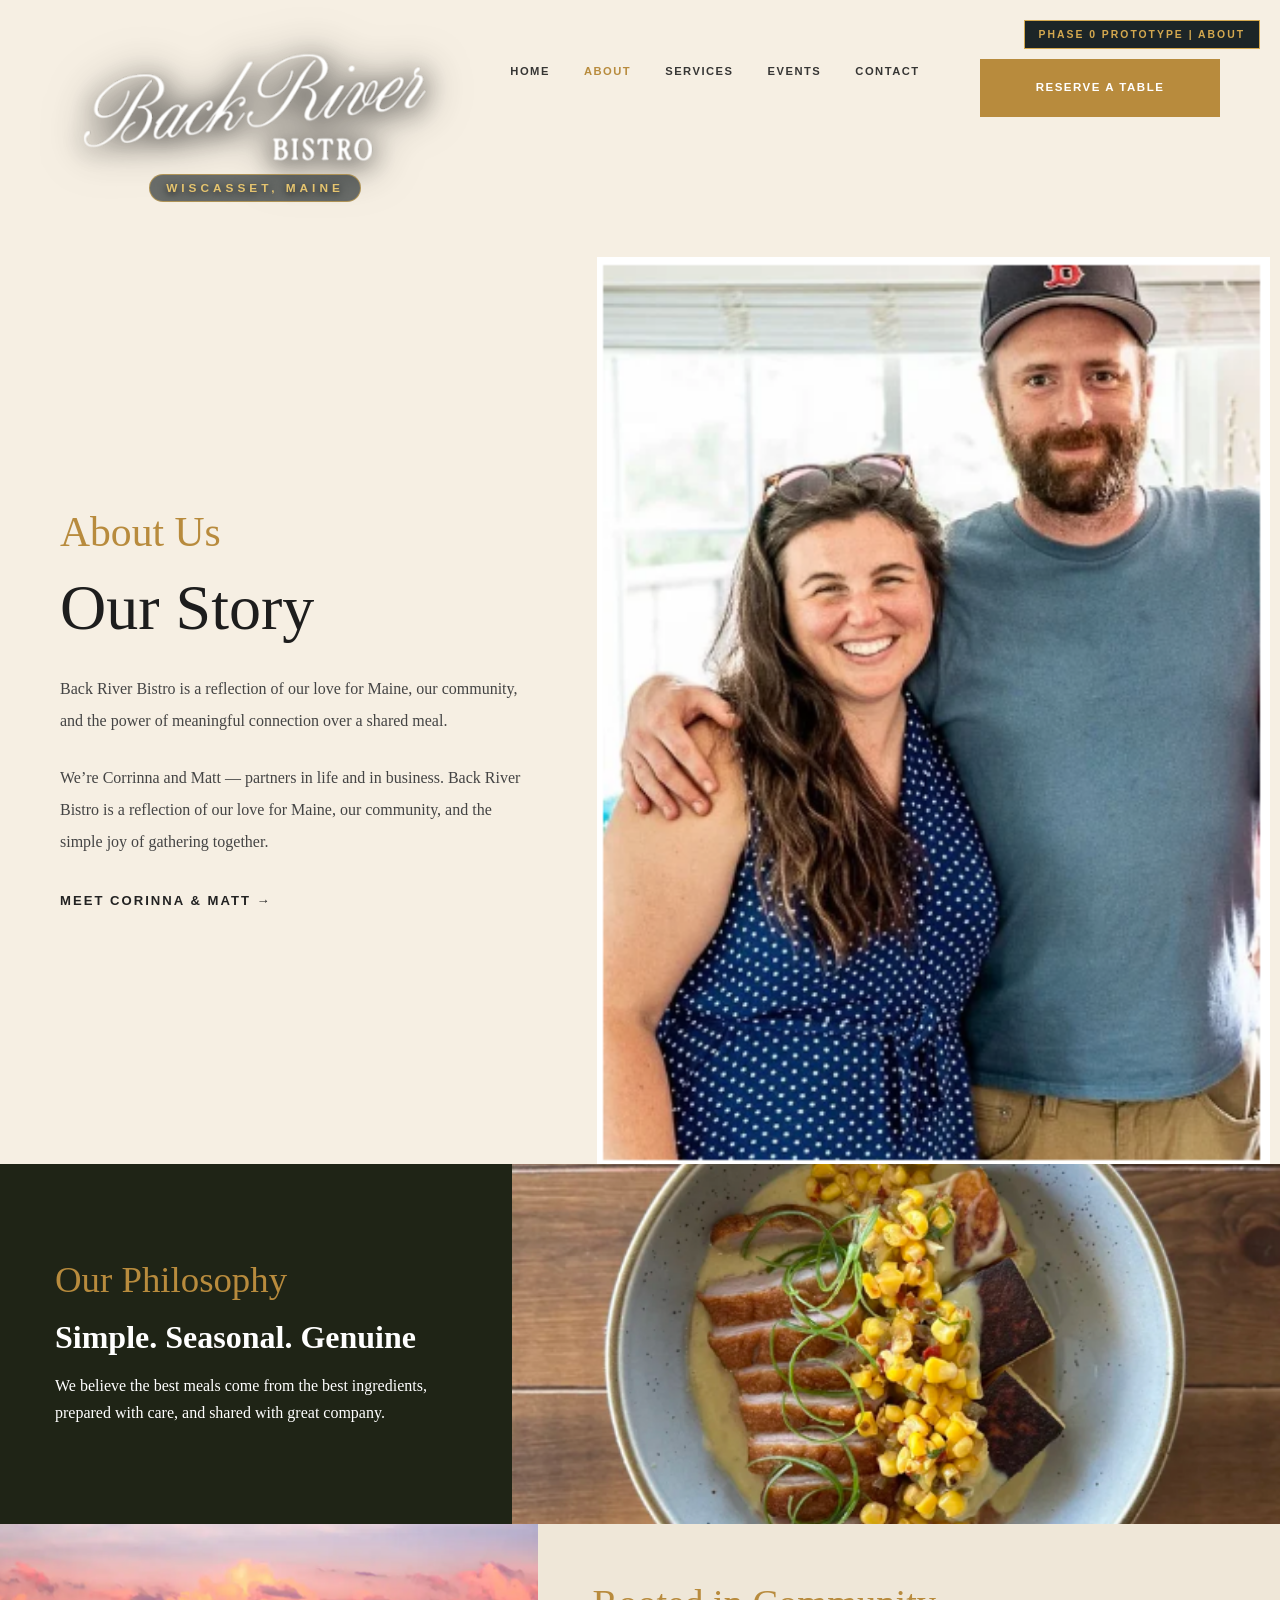
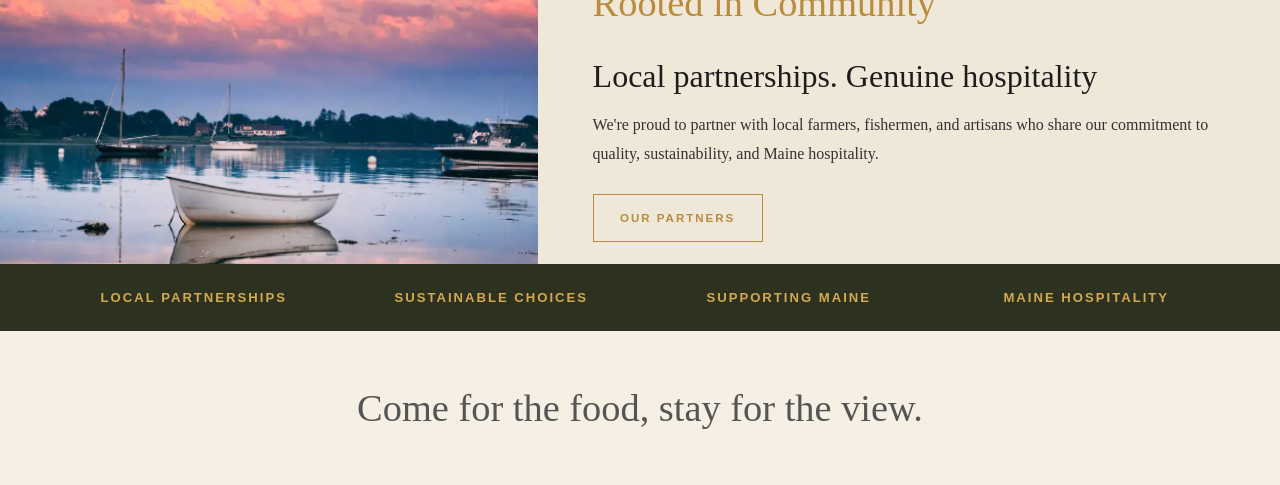
==== about.html @ 9e4d83c4 "Created About Page" ====
<!DOCTYPE html>
<html lang="en">
<head>
    <meta charset="UTF-8" />
    <meta name="viewport" content="width=device-width, initial-scale=1.0" />
    <title>About | Back River Bistro</title>
    <link rel="stylesheet" href="css/brb_style.css" />
</head>
<body>
    
    <div class="prototype-ribbon">
        Phase 0 Prototype | About
    </div>

    <header class="about-hero">
        <nav class="navbar" aria-label="Main navigation">
            <div class="logo">
                <a href="index.html">
                    <img
                        src="assets/home/brb_logo.png"
                        alt="Back River Bistro"
                        class="logo-img"
                    >
                </a>

                <span class="logo-tagline">
                    Wiscasset, Maine
                </span>
            </div>

            <ul class="nav-links">
                <li><a href="index.html">Home</a></li>
                <li><a href="about.html" class="active">About</a></li>
                <li><a href="services.html">Services</a></li>
                <li><a href="events.html">Events</a></li>
                <li><a href="contact.html">Contact</a></li>
            </ul>
            <div class="hero-buttons">
                <a href="#" class="btn-primary">Reserve a Table</a>
            </div>  
        </nav>

        <div class="about-hero-content">
            <div>
                <p class="eyebrow">About Us</p>
                <h1>Our Story</h1>

                <p>
                    Back River Bistro is a reflection of our love for Maine,
                    our community, and the power of meaningful connection
                    over a shared meal.
                </p>

                <p>
                    We’re Corrinna and Matt — partners in life and in business.
                    Back River Bistro is a reflection of our love for Maine,
                    our community, and the simple joy of gathering together.
                </p>

                <a href="#philosophy" class="text-link">
                    Meet Corinna & Matt →
                </a>
            </div>

            <div class="about-hero-image">
                <img
                    src="assets/about/corrinna-matt.png" 
                    alt="Corrinna and Matt at Back River Bistro"
                >
            </div>
        </div>
    </header>

    <main>
        <section class="about-philosophy" id="philosophy">
            <div class="philosophy-text">
                <p class="eyebrow">Our Philosophy</p>
                <h2>Simple. Seasonal. Genuine</h2>
                <p>
                    We believe the best meals come from the best ingredients,
                    prepared with care, and shared with great company.
                </p>
            </div>

            <div class="philosophy-image">
                <img
                    src="assets/about/dining.png"
                    alt="A seasonal meal at Back River Bistro"
                >
            </div>
        </section>

        <section class="about-community">
            <div class="community-image">
                <img
                    src="assets/about/maine-sunset.png"
                    alt="Maine waterfront sunset"
                >
            </div>

            <div class="community-text">
                <p class="eyebrow">Rooted in Community</p>
                <h2>Local partnerships. Genuine hospitality</h2>
                <p>
                    We're proud to partner with local farmers, fishermen,
                    and artisans who share our commitment to quality,
                    sustainability, and Maine hospitality.
                </p>

                <a href="contact.html" class="small-outline-btn">
                    Our Partners
                </a>
            </div>
        </section>

        <section class="about-values">
            <div>
                <h4>Local Partnerships</h4>
            </div>

            <div>
                <h4>
                    Sustainable Choices
                </h4>
            </div>

            <div>
                <h4>
                    Supporting Maine
                </h4>
            </div>

            <div>
                <h4>
                    Maine Hospitality
                </h4>
            </div>
        </section>

        <section class="about-closing">
            <p>Come for the food, stay for the view.</p>
        </section>
    </main>

</body>
</html>
---- css/brb_style.css ----
.prototype-ribbon {
    position: fixed;
    top: 20px;
    right: 20px;

    background: rgba(5,15,18,.9);
    color: #d4a94f;

    border: 1px solid #d4a94f;

    padding: 8px 14px;

    font-family: Arial, sans-serif;
    font-size: .65rem;
    font-weight: 700;
    letter-spacing: 2px;
    text-transform: uppercase;

    backdrop-filter: blur(8px);

    z-index: 9999;
}

/* =========================
   BACK RIVER BISTRO HOME
========================= */

html {
    scroll-behavior: smooth;
}

* {
    margin: 0;
    padding: 0;
    box-sizing: border-box;
}

body {
    font-family: Georgia, "Times New Roman", serif;
    background: #071315;
    color: #f6efe3;
}

a {
    text-decoration: none;
    color: inherit;
}

img {
    width: 100%;
    display: block;
}

/* HERO */

.hero {
    min-height: 760px;
    position: relative;
    padding: 28px 55px 80px;
    background:
        linear-gradient(
            rgba(5, 15, 18, 0.15),
            rgba(5, 15, 18, 0.68)
        ),
        url("../assets/home/home-hero.jpg") center/cover no-repeat;
    overflow: hidden;
}

.hero::after {
    content: "";
    position: absolute;
    inset: 0;
    background:
        radial-gradient(circle at center, rgba(255,255,255,0.05), transparent 40%),
        linear-gradient(to bottom, transparent 55%, #0b2022 100%);
    z-index: 1;
    pointer-events: none;
}

/* NAVBAR */

.navbar {
    width: 100%;
    max-width: 1450px;
    margin: 0 auto;
    display: grid;
    grid-template-columns: 390px 1fr auto;
    align-items: start;
    gap: 32px;
    position: relative;
    z-index: 3;
}

/* LOGO */

.logo {
    width: 390px;
    padding-top: 18px;
    display: flex;
    flex-direction: column;
    align-items: center;
}

.logo-img {
    width: 345px;
    max-width: 100%;
    filter:
        brightness(1.35)
        contrast(1.1)
        drop-shadow(0 4px 12px rgba(0,0,0,.95))
        drop-shadow(0 0 20px rgba(0,0,0,.7));
}

.logo-tagline {
    margin-top: 10px;
    padding: 6px 16px;
    background: rgba(5, 15, 18, .58);
    border: 1px solid rgba(212,169,79,.65);
    border-radius: 30px;
    backdrop-filter: blur(5px);

    font-family: Arial, sans-serif;
    font-size: .74rem;
    font-weight: 700;
    letter-spacing: 4px;
    text-transform: uppercase;
    color: #e5c46f;
    text-shadow: 0 2px 8px rgba(0,0,0,.9);
}

/* NAV LINKS */

.nav-links {
    list-style: none;
    display: flex;
    justify-content: center;
    gap: 34px;
    margin-top: 30px;

    font-family: Arial, sans-serif;
    font-size: 0.7rem;
    font-weight: 700;
    text-transform: uppercase;
    letter-spacing: 1.5px;
}

.nav-links a {
    color: #fff;
    opacity: 0.9;
    transition: color .25s ease, opacity .25s ease;
}

.nav-links a:hover,
.nav-links .active {
    color: #d4a94f;
    opacity: 1;
}

/* BUTTONS */


.btn-primary:hover {
    background: #d0a04d;
    transform: translateY(-2px);
}

/* HERO CONTENT */

.hero-content {
    position: relative;
    z-index: 3;
    text-align: center;
    max-width: 950px;
    margin: 95px auto 0;
}

.hero-content h1 {
    font-size: clamp(3.8rem, 7vw, 6.9rem);
    line-height: 0.95;
    font-weight: 400;
    color: #fffaf1;
    text-shadow: 0 5px 22px rgba(0,0,0,.7);
}

.hero-content h1 span {
    display: block;
    font-family: "Brush Script MT", cursive;
    font-size: clamp(4rem, 7.5vw, 7.4rem);
    font-weight: 400;
}

.hero-content p {
    margin-top: 22px;
    font-family: Arial, sans-serif;
    text-transform: uppercase;
    letter-spacing: 2.6px;
    font-size: 0.82rem;
    font-weight: 700;
    color: #f5efe3;
    text-shadow: 0 3px 12px rgba(0,0,0,.85);
}

.hero-buttons {
    margin-top: 24px;
    display: flex;
    justify-content: center;
    align-items: center;
    gap: 20px;
}

.hero-buttons a {
    width: 240px;
    height: 58px;
    padding: 0;

    display: flex;
    align-items: center;
    justify-content: center;

    font-family: Arial, sans-serif;
    font-size: 0.72rem;
    font-weight: 700;
    text-transform: uppercase;
    letter-spacing: 1.5px;
    line-height: 1;

    box-sizing: border-box;
}

.hero-buttons .btn-primary {
    background: #b88b3d;
    color: #fff;
    border: 1px solid #b88b3d;
}

.hero-buttons .btn.outline {
    background: rgba(5, 15, 18, .25);
    color: #fff;
    border: 1px solid rgba(255,255,255,.7);
}

.hero-buttons .btn-primary:hover,
.hero-buttons .btn.outline:hover {
    transform: translateY(-2px);
}

.hero-buttons .btn-primary:hover {
    background: #d0a04d;
    border-color: #d0a04d;
}

.hero-buttons .btn.outline:hover {
    background: rgba(255,255,255,.12);
}

.hero-buttons .btn-primary,
.hero-buttons .btn.outline {
    margin-top: 0;
    padding: 0;
}

/* SPECIAL SECTION */

.special-section {
    background: #0b2022;
    padding: 55px 70px 65px;
    position: relative;
}

.special-section h2 {
    text-align: center;
    font-family: "Brush Script MT", cursive;
    font-size: 3rem;
    font-weight: 400;
    margin-bottom: 35px;
}

.special-section h2::after {
    content: "";
    display: block;

    width: 120px;
    height: 2px;

    margin: 15px auto 0;

    background: #d4a94f;
}

.special-grid {
    display: grid;
    grid-template-columns: repeat(5, 1fr);
    gap: 34px;
    max-width: 1100px;
    margin: 0 auto;
}

.special-item {
    text-align: center;
}

.special-item img {
    aspect-ratio: 1 / 1;
    border-radius: 50%;
    object-fit: cover;

    border: 4px solid #f6efe3;
    padding: 4px;

    transition:
        transform 0.45s ease,
        border-color 0.45s ease,
        box-shadow 0.45s ease;
}

.special-item:hover img {
    transform: scale(1.08);

    border-color: #d4a94f;

    box-shadow:
        0 0 0 4px rgba(212,169,79,.15),
        0 12px 25px rgba(0,0,0,.25);
}

.special-item h3 {
    margin-top: 15px;
    font-family: "Brush Script MT", cursive;
    font-size: 1.8rem;
    font-weight: 400;
    line-height: 1;

    transition:
        color .35s ease,
        transform .35s ease;
}

.special-item:hover h3 {
    color: #d4a94f;
    transform: translateY(-3px);
}

/* EXPERIENCE CARDS */

.experience-strip {
    background: #f3eadb;
    display: grid;
    grid-template-columns: repeat(5, 1fr);
    gap: 8px;
    padding: 18px 18px 30px;
}

.experience-card {
    min-height: 230px;
    position: relative;
    overflow: hidden;
    transform: rotate(-2deg);
    transition:
        transform .35s ease,
        box-shadow .35s ease;
}

.experience-card:hover {
    transform: translateY(-8px) rotate(-2deg);

    box-shadow:
        0 15px 30px rgba(0,0,0,.25);
}

.experience-card:nth-child(even) {
    transform: rotate(2deg);
}

.experience-card:nth-child(even):hover {
    transform: translateY(-8px) rotate(2deg);
}

.experience-card img {
    height: 100%;
    object-fit: cover;
    filter: brightness(0.75);
    transition: transform 0.4s ease;
}

.experience-card:hover img {
    transform: scale(1.08);
}

.experience-card h3 {
    position: absolute;
    left: 18px;
    bottom: 20px;
    font-family: Arial, sans-serif;
    font-size: 1.1rem;
    text-transform: uppercase;
    letter-spacing: 1px;
    max-width: 160px;
}

/* BOTTOM SHOWCASE */

.bottom-showcase {
    background: #0b2022;
    padding: 65px 70px;
    display: grid;
    grid-template-columns: 1fr 1fr;
    gap: 55px;
    align-items: center;
}

.showcase-text {
    display: flex;
    align-items: center;
    gap: 35px;
}

.showcase-logo {
    width: 260px;
    flex-shrink: 0;
}

.showcase-content {
    display: flex;
    flex-direction: column;
    align-items: flex-start;
    gap: 24px;
}

.showcase-message {
    max-width: 280px;
    font-size: 1.3rem;
    line-height: 1.6;
    margin: 0;
}

.showcase-btn {
    display: flex;
    align-items: center;
    justify-content: center;

    width: 160px;
    height: 44px;

    border: 1px solid rgba(255,255,255,.4);

    font-family: Arial, sans-serif;
    font-size: .75rem;
    font-weight: 700;
    letter-spacing: 2px;
    text-transform: uppercase;

    transition: .3s;
}

.showcase-btn:hover {
    background: rgba(212,169,79,.15);
    border-color: #d4a94f;
}

.mini-gallery {
    display: grid;
    grid-template-columns: repeat(3, 1fr);
    gap: 12px;
}

.mini-gallery img {
    height: 150px;
    object-fit: cover;
    border: 1px solid rgba(212,169,79,0.35);
}

/* FEATURE FOOTER */

.feature-footer {
    background: #242818;
    padding: 48px 70px;
    display: grid;
    grid-template-columns: repeat(4, 1fr);
    gap: 35px;
    border-top: 1px solid rgba(212,169,79,0.25);
}


.feature-footer h4 {
    font-family: Arial, sans-serif;
    text-transform: uppercase;
    letter-spacing: 1.5px;
    color: #f6efe3;
    font-size: 0.85rem;
    margin-bottom: 8px;
}

.feature-footer p {
    font-size: 0.9rem;
    line-height: 1.6;
    color: rgba(246,239,227,0.75);
}

/* FOOTER */

footer {
    background: #242818;
    padding: 35px 70px;
    border-top: 1px solid rgba(212,169,79,0.2);
    color: rgba(246,239,227,0.6);
    font-size: 0.8rem;
}

/* ===================================================
   ABOUT PAGE
=================================================== */

.about-hero {
    background: #f6efe3;
    color: #222;
    padding: 35px 60px 0;
    min-height: auto;
}

/* About page nav color override */
.about-hero  .nav-links a {
    color: #222;
}

.about-hero .nav-links a:hover,
.about-hero .nav-links .active {
    color: #b88b3d;
}

/* About hero layout */
.about-hero-content {
    max-width: 1400px;
    margin: 55px auto 0;
    display: grid;
    grid-template-columns: 42% 58%;
    align-items: center;
    gap: 50px;
}

/* This targets your first plain div */
.about-hero-content > div:first-child {
    padding-right: 25px;
}

.eyebrow {
    color: #b88b3d;
    font-family: "Brush Script MT", cursive;
    font-size: 2.6rem;
    line-height: 1;
    margin-bottom: 18px;
}

.about-hero-content h1 {
    font-size: 4rem;
    font-weight: 400;
    color: #1d1d1d;
    margin-bottom: 28px;
}

.about-hero-content p {
    font-size: 1rem;
    line-height: 2;
    color: #444;
    margin-bottom: 25px;
    max-width: 520px;
}

.text-link {
    display: inline-block;
    margin-top: 10px;
    font-family: Arial, sans-serif;
    font-size: 0.82rem;
    font-weight: 700;
    text-transform: uppercase;
    letter-spacing: 2px;
    color: #222;
    transition: 0.3s;
}

.text-link:hover {
    color: #b88b3d;
}

.about-hero-image {
    overflow: hidden;
    height: auto;
    display: flex;
    align-items: center;
    justify-content: center;
}

.about-hero-image img {
    width: 100%;
    height: auto;
    object-fit: contain;
}

/* Philosophy */
.about-philosophy {
    display: grid;
    grid-template-columns: 40% 60%;
    height: 360px;
    min-height: 0;
    overflow: hidden;
}

.philosophy-text {
    background: #1f2416;
    color: #fff;
    padding: 45px 55px;

    display: flex;
    flex-direction: column;
    justify-content: center;
}

.philosophy-text h2 {
    font-size: 2rem;
    margin: 10px 0 16px;
}

.philosophy-text p {
    max-width: 560px;
    line-height: 1.7;
}

.philosophy-image {
    height: 360px;
    overflow: hidden;
}

.philosophy-image img {
    width: 100%;
    height: 100%;
    object-fit: cover;
    object-position: center;
}

/* Community */

.about-community {
    display: grid;
    grid-template-columns: 42% 58%;
    height: 340px;
    overflow: hidden;
    background: #efe7d8;
}

.community-image {
    height: 340px;
    overflow: hidden;
}

.community-image img {
    width: 100%;
    height: 100%;
    object-fit: cover;
    object-position: center;
}

.community-text {
    padding: 50px 55px;

    display: flex;
    flex-direction: column;
    justify-content: center;
}

.community-text h2 {
    font-size: 2.2rem;
    font-weight: 400;
    color: #222;
    margin: 18px 0 22px;
}

.community-text p {
    line-height: 2;
    color: #555;
    margin-bottom: 35px;
}


.small-outline-btn {
    display: inline-flex;
    align-items: center;
    justify-content: center;
    width: 170px;
    height: 48px;
    border: 1px solid #b88b3d;
    font-family: Arial, sans-serif;
    text-transform: uppercase;
    letter-spacing: 2px;
    font-size: 0.72rem;
    font-weight: 700;
    transition: 0.3s;
}

.small-outline-btn:hover {
    background: #b88b3d;
    color: #fff;
}

/* Values */

.about-values {
    background: #2d311f;
    color: #fff;
    display: grid;
    grid-template-columns: repeat(4, 1fr);
    gap: 30px;
    padding: 26px 60px;
    text-align: center;
}

.about-values h4 {
    font-size: .82rem;
    font-family: Arial, sans-serif;
    text-transform: uppercase;
    letter-spacing: 2px;
    font-weight: 700;
    color: #d4a94f;
}


/* Closing */
.about-closing {
    background: #f6efe3;
    padding: 55px 20px;
    text-align: center;
}

.about-closing p {
    font-size: 2.4rem;
    font-family: "Brush Script MT", cursive;
    color: #555;
}

/* ABOUT EYEBROW FIX */

.about-hero-content .eyebrow,
.philosophy-text .eyebrow,
.community-text .eyebrow {
    color: #b88b3d;
    font-family: "Brush Script MT", cursive;
    font-size: 2.6rem;
    line-height: 1;
    margin-bottom: 18px;
    max-width: none;
}

/* Dark section eyebrow */
.philosophy-text .eyebrow {
    font-size: 2.3rem;
    margin-bottom: 10px;
}

/* Community text fix */
.community-text .eyebrow {
    color: #4f4f4f;
    font-size: 2.8rem;
}

.community-text p:not(.eyebrow) {
    color: #333;
    max-width: 620px;
}

/* Button fix */
.small-outline-btn {
    color: #b88b3d;
    background: transparent;
}

.small-outline-btn:hover {
    background: #b88b3d;
    color: #fff;
}

/* Force community text to stay light */
.about-community .community-text {
    background: #efe7d8;
    color: #222;
    padding: 45px 55px;

    display: flex;
    flex-direction: column;
    justify-content: center;
}

.about-community .community-text .eyebrow {
    color: #b88b3d;
    font-family: "Brush Script MT", cursive;
    font-size: 2.4rem;
    margin-bottom: 12px;
}

.about-community .community-text h2 {
    color: #1d1d1d;
    font-size: 2rem;
    margin: 8px 0 16px;
}

.about-community .community-text p {
    color: #333;
    line-height: 1.8;
    margin-bottom: 25px;
    max-width: 640px;
}

.about-community .small-outline-btn {
    color: #b88b3d;
    border: 1px solid #b88b3d;
    background: transparent;
}

.about-community .small-outline-btn:hover {
    background: #b88b3d;
    color: #fff;
}

/*******************
MOBILE RESPONSIVE
*********************/


@media (max-width: 1100px) {
    .navbar {
        grid-template-columns: 300px 1fr auto;
        gap: 24px;
    }

    .logo {
        width: 300px;
    }

    .logo-img {
        width: 260px;
    }

    .nav-links {
        gap: 22px;
        font-size: 0.65rem;
    }

    .bottom-showcase {
        grid-template-columns: 1fr;
        gap: 40px;
    }

    .mini-gallery img {
        height: 190px;
    }
}

@media (max-width: 900px) {
    .hero {
        min-height: 760px;
        padding: 24px;
    }

    .navbar {
        grid-template-columns: 1fr;
        justify-items: center;
        gap: 18px;
    }

    .logo {
        width: auto;
        padding-top: 5px;
    }

    .logo-img {
        width: 230px;
    }

    .logo-tagline {
        font-size: .62rem;
        letter-spacing: 3px;
    }

    .nav-links {
        flex-wrap: wrap;
        justify-content: center;
        gap: 18px;
        margin-top: 8px;
    }

    .hero-content {
        margin-top: 70px;
    }

    .special-grid {
        grid-template-columns: repeat(3, 1fr);
    }

    .experience-strip {
        grid-template-columns: repeat(2, 1fr);
    }

    .feature-footer {
        grid-template-columns: repeat(2, 1fr);
    }

    .showcase-text {
        justify-content: center;
    }
}

@media (max-width: 600px) {
    .hero {
        min-height: 720px;
        padding: 20px;
    }

    .logo-img {
        width: 190px;
    }

    .nav-links {
        font-size: .62rem;
        gap: 14px;
    }

    .hero-content h1 {
        font-size: 3.2rem;
    }

    .hero-content h1 span {
        font-size: 3.5rem;
    }

    .hero-content p {
        font-size: .68rem;
        line-height: 1.8;
    }

    .hero-buttons {
        flex-direction: column;
        align-items: center;
    }

    .hero-buttons a {
        width: 100%;
        max-width: 260px;
    }

    .special-section {
        padding: 45px 24px;
    }

    .special-grid,
    .experience-strip,
    .feature-footer {
        grid-template-columns: 1fr;
    }

    .bottom-showcase {
        padding: 50px 24px;
    }

    .showcase-text {
        flex-direction: column;
        text-align: center;
        gap: 24px;
    }

    .showcase-logo {
        width: 240px;
    }

    .showcase-content {
        align-items: center;
    }

    .showcase-message {
        font-size: 1.15rem;
    }

    .mini-gallery {
        grid-template-columns: 1fr;
    }

    .mini-gallery img {
        height: 220px;
    }

    .feature-footer {
        padding: 40px 24px;
        text-align: center;
    }

    footer {
        padding: 28px 24px;
        text-align: center;
    }
}

/* =========================
   ABOUT PAGE RESPONSIVE FIX
========================= */

@media (max-width: 900px) {
    .about-hero {
        padding: 24px;
    }

    .about-hero-content {
        grid-template-columns: 1fr;
        gap: 35px;
        margin-top: 45px;
    }

    .about-hero-content > div:first-child {
        padding-right: 0;
        text-align: center;
    }

    .about-hero-content p {
        margin-left: auto;
        margin-right: auto;
    }

    .about-hero-image img {
        max-width: 520px;
        margin: 0 auto;
    }

    .about-philosophy,
    .about-community {
        grid-template-columns: 1fr;
        height: auto;
    }

    .philosophy-text,
    .about-community .community-text {
        padding: 45px 30px;
        text-align: center;
        align-items: center;
    }

    .philosophy-image,
    .community-image {
        height: 320px;
    }

    .about-values {
        grid-template-columns: repeat(2, 1fr);
        padding: 35px 25px;
    }
}

@media (max-width: 600px) {
    .about-hero {
        padding: 22px 20px 0;
    }

    .about-hero-content h1 {
        font-size: 3rem;
    }

    .about-hero-content .eyebrow,
    .philosophy-text .eyebrow,
    .about-community .community-text .eyebrow {
        font-size: 2.2rem;
    }

    .about-hero-content p {
        font-size: .95rem;
        line-height: 1.8;
    }

    .about-hero-image img {
        max-width: 100%;
    }

    .philosophy-text h2,
    .about-community .community-text h2 {
        font-size: 1.8rem;
    }

    .philosophy-image,
    .community-image {
        height: 260px;
    }

    .about-values {
        grid-template-columns: 1fr;
        gap: 22px;
    }

    .about-closing p {
        font-size: 2rem;
    }
}
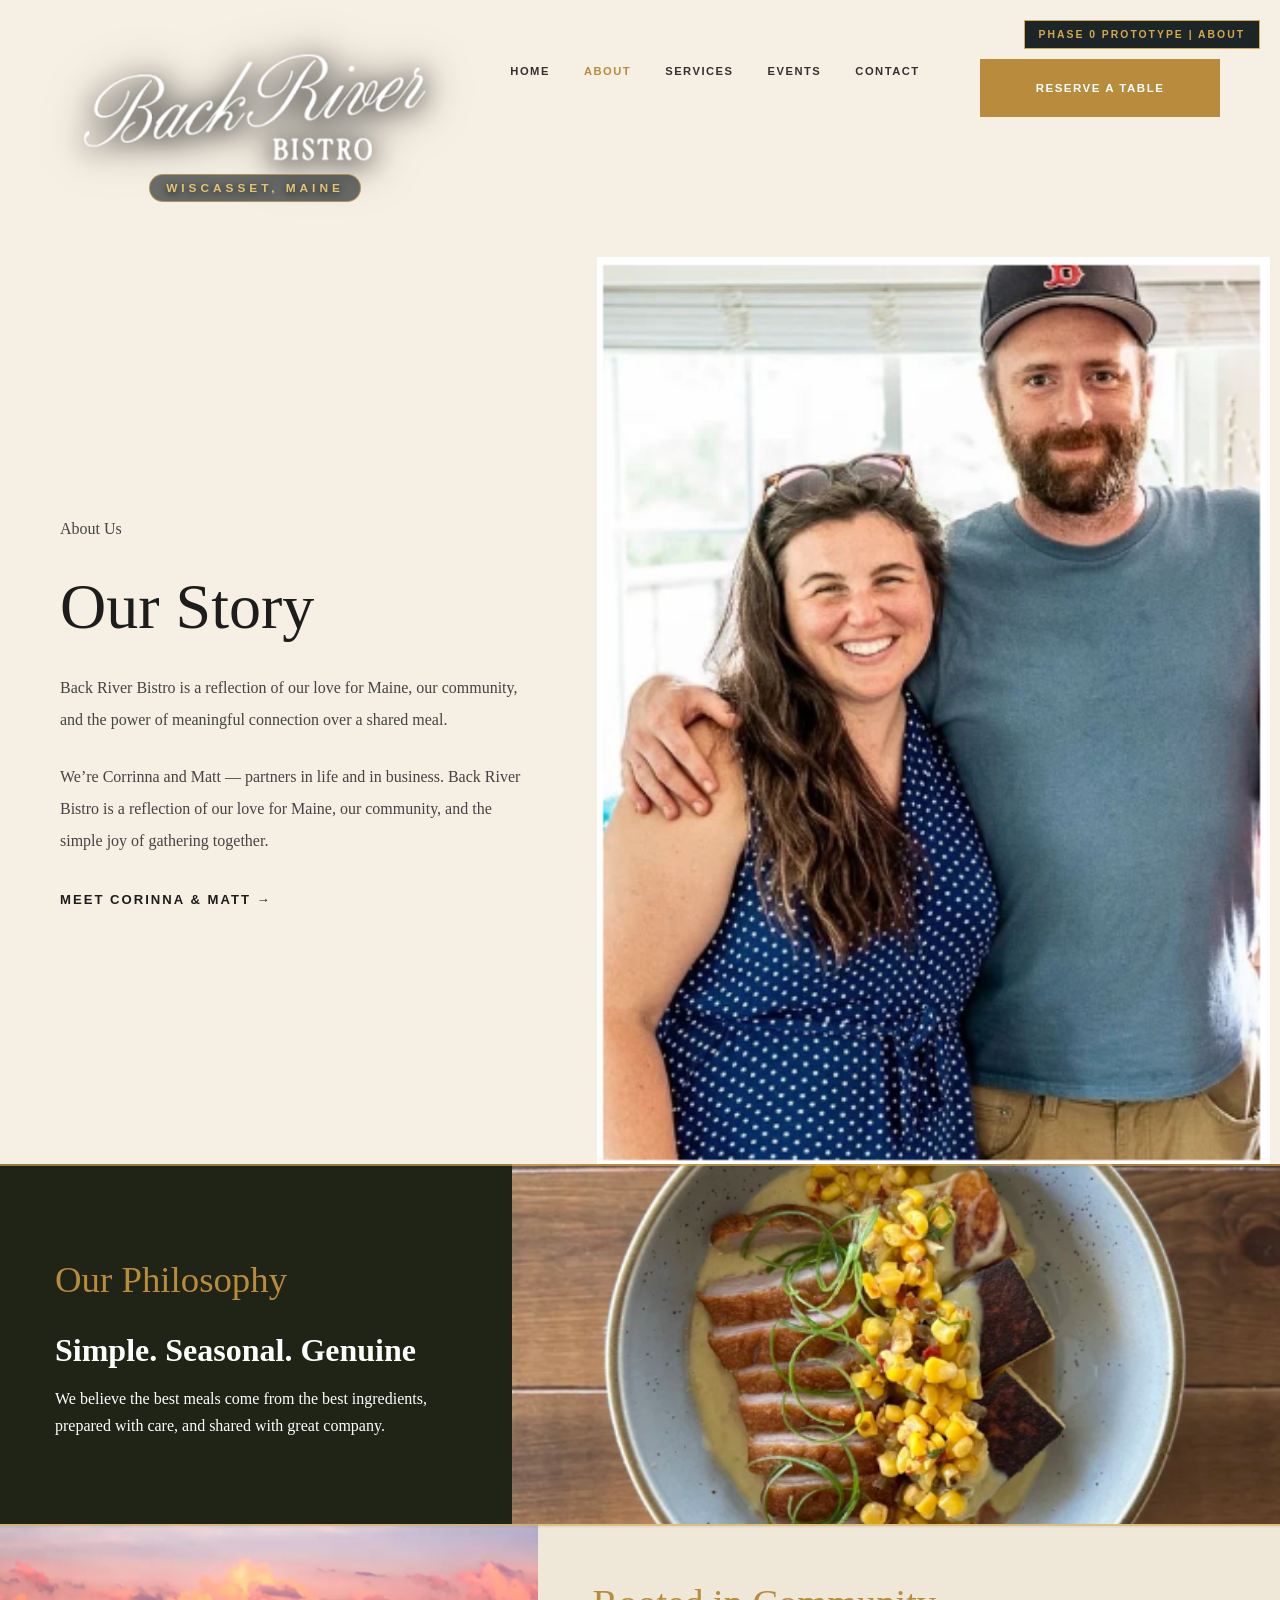
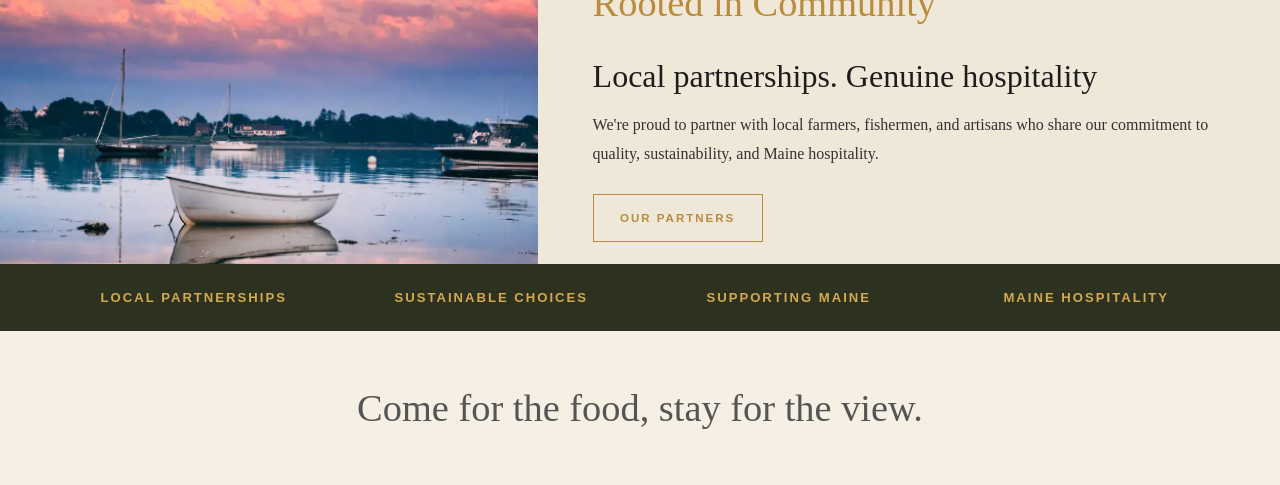
==== commit 52ae0b07: "Refactor CSS structure and reusable styles" ====
--- a/about.html
+++ b/about.html
@@ -72,7 +72,7 @@
     </header>
 
     <main>
-        <section class="about-philosophy" id="philosophy">
+        <section class="about-philosophy section-divider" id="philosophy">
             <div class="philosophy-text">
                 <p class="eyebrow">Our Philosophy</p>
                 <h2>Simple. Seasonal. Genuine</h2>
@@ -90,7 +90,7 @@
             </div>
         </section>
 
-        <section class="about-community">
+        <section class="about-community section-divider">
             <div class="community-image">
                 <img
                     src="assets/about/maine-sunset.png"
--- a/css/brb_style.css
+++ b/css/brb_style.css
@@ -1,87 +1,159 @@
+/* =========================
+   BACK RIVER BISTRO
+   PHASE 0 PROTOTYPE CSS
+========================= */
+
+:root {
+    --dark: #071315;
+    --deep-teal: #0b2022;
+    --olive: #242818;
+    --olive-dark: #1f2416;
+    --cream: #f6efe3;
+    --cream-dark: #efe7d8;
+    --gold: #b88b3d;
+    --gold-light: #d4a94f;
+    --text-dark: #1d1d1d;
+    --text-muted: #555;
+    --white: #fff;
+
+    --font-serif: Georgia, "Times New Roman", serif;
+    --font-script: "Brush Script MT", cursive;
+    --font-sans: Arial, sans-serif;
+
+    --content-wide: 1450px;
+    --transition: 0.3s ease;
+}
+
+/* =========================
+   RESET / BASE
+========================= */
+
+html {
+    scroll-behavior: smooth;
+}
+
+* {
+    margin: 0;
+    padding: 0;
+    box-sizing: border-box;
+}
+
+body {
+    font-family: var(--font-serif);
+    background: var(--dark);
+    color: var(--cream);
+}
+
+a {
+    text-decoration: none;
+    color: inherit;
+}
+
+img {
+    width: 100%;
+    display: block;
+}
+
+/* =========================
+   PROTOTYPE RIBBON
+========================= */
+
 .prototype-ribbon {
     position: fixed;
     top: 20px;
     right: 20px;
-
     background: rgba(5,15,18,.9);
-    color: #d4a94f;
-
-    border: 1px solid #d4a94f;
-
+    color: var(--gold-light);
+    border: 1px solid var(--gold-light);
     padding: 8px 14px;
-
-    font-family: Arial, sans-serif;
+    font-family: var(--font-sans);
     font-size: .65rem;
     font-weight: 700;
     letter-spacing: 2px;
     text-transform: uppercase;
-
     backdrop-filter: blur(8px);
-
     z-index: 9999;
 }
 
 /* =========================
-   BACK RIVER BISTRO HOME
+   REUSABLE BUTTONS
 ========================= */
 
-html {
-    scroll-behavior: smooth;
-}
-
-* {
-    margin: 0;
-    padding: 0;
-    box-sizing: border-box;
-}
-
-body {
-    font-family: Georgia, "Times New Roman", serif;
-    background: #071315;
-    color: #f6efe3;
-}
-
-a {
-    text-decoration: none;
-    color: inherit;
-}
-
-img {
-    width: 100%;
-    display: block;
-}
-
-/* HERO */
-
-.hero {
-    min-height: 760px;
+.btn,
+.btn-primary,
+.btn-outline,
+.small-outline-btn,
+.showcase-btn {
+    display: inline-flex;
+    align-items: center;
+    justify-content: center;
+    font-family: var(--font-sans);
+    font-weight: 700;
+    text-transform: uppercase;
+    letter-spacing: 1.5px;
+    transition: var(--transition);
+}
+
+.btn-primary {
+    background: var(--gold);
+    color: var(--white);
+    border: 1px solid var(--gold);
+}
+
+.btn-primary:hover {
+    background: #d0a04d;
+    border-color: #d0a04d;
+    transform: translateY(-2px);
+}
+
+.btn-outline,
+.showcase-btn,
+.small-outline-btn {
+    background: transparent;
+    color: var(--gold);
+    border: 1px solid var(--gold);
+}
+
+.btn-outline:hover,
+.showcase-btn:hover,
+.small-outline-btn:hover {
+    background: var(--gold);
+    color: var(--white);
+}
+
+/* =========================
+   UNIVERSAL SECTION DIVIDER
+========================= */
+
+.section-divider {
     position: relative;
-    padding: 28px 55px 80px;
-    background:
-        linear-gradient(
-            rgba(5, 15, 18, 0.15),
-            rgba(5, 15, 18, 0.68)
-        ),
-        url("../assets/home/home-hero.jpg") center/cover no-repeat;
-    overflow: hidden;
-}
-
-.hero::after {
+}
+
+.section-divider::before {
     content: "";
     position: absolute;
-    inset: 0;
-    background:
-        radial-gradient(circle at center, rgba(255,255,255,0.05), transparent 40%),
-        linear-gradient(to bottom, transparent 55%, #0b2022 100%);
-    z-index: 1;
-    pointer-events: none;
-}
-
-/* NAVBAR */
+    top: -2px;
+    left: 0;
+    width: 100%;
+    height: 4px;
+    background: linear-gradient(
+        to bottom,
+        var(--cream) 0,
+        var(--cream) 2px,
+        rgba(212,169,79,.65) 2px,
+        rgba(212,169,79,.65) 4px
+    );
+    box-shadow: 0 1px 3px rgba(0,0,0,.08);
+    z-index: 10;
+}
+
+/* =========================
+   NAVBAR / LOGO
+========================= */
 
 .navbar {
     width: 100%;
-    max-width: 1450px;
+    max-width: var(--content-wide);
     margin: 0 auto;
     display: grid;
     grid-template-columns: 390px 1fr auto;
@@ -90,8 +162,6 @@
     position: relative;
     z-index: 3;
 }
-
-/* LOGO */
 
 .logo {
     width: 390px;
@@ -118,8 +188,7 @@
     border: 1px solid rgba(212,169,79,.65);
     border-radius: 30px;
     backdrop-filter: blur(5px);
-
-    font-family: Arial, sans-serif;
+    font-family: var(--font-sans);
     font-size: .74rem;
     font-weight: 700;
     letter-spacing: 4px;
@@ -128,43 +197,55 @@
     text-shadow: 0 2px 8px rgba(0,0,0,.9);
 }
 
-/* NAV LINKS */
-
 .nav-links {
     list-style: none;
     display: flex;
     justify-content: center;
     gap: 34px;
     margin-top: 30px;
-
-    font-family: Arial, sans-serif;
-    font-size: 0.7rem;
+    font-family: var(--font-sans);
+    font-size: .7rem;
     font-weight: 700;
     text-transform: uppercase;
     letter-spacing: 1.5px;
 }
 
 .nav-links a {
-    color: #fff;
-    opacity: 0.9;
-    transition: color .25s ease, opacity .25s ease;
+    color: var(--white);
+    opacity: .9;
+    transition: var(--transition);
 }
 
 .nav-links a:hover,
 .nav-links .active {
-    color: #d4a94f;
+    color: var(--gold-light);
     opacity: 1;
 }
 
-/* BUTTONS */
-
-
-.btn-primary:hover {
-    background: #d0a04d;
-    transform: translateY(-2px);
-}
-
-/* HERO CONTENT */
+/* =========================
+   HOME PAGE
+========================= */
+
+.hero {
+    min-height: 760px;
+    position: relative;
+    padding: 28px 55px 80px;
+    background:
+        linear-gradient(rgba(5, 15, 18, .15), rgba(5, 15, 18, .68)),
+        url("../assets/home/home-hero.jpg") center/cover no-repeat;
+    overflow: hidden;
+}
+
+.hero::after {
+    content: "";
+    position: absolute;
+    inset: 0;
+    background:
+        radial-gradient(circle at center, rgba(255,255,255,.05), transparent 40%),
+        linear-gradient(to bottom, transparent 55%, var(--deep-teal) 100%);
+    z-index: 1;
+    pointer-events: none;
+}
 
 .hero-content {
     position: relative;
@@ -176,7 +257,7 @@
 
 .hero-content h1 {
     font-size: clamp(3.8rem, 7vw, 6.9rem);
-    line-height: 0.95;
+    line-height: .95;
     font-weight: 400;
     color: #fffaf1;
     text-shadow: 0 5px 22px rgba(0,0,0,.7);
@@ -184,19 +265,19 @@
 
 .hero-content h1 span {
     display: block;
-    font-family: "Brush Script MT", cursive;
+    font-family: var(--font-script);
     font-size: clamp(4rem, 7.5vw, 7.4rem);
     font-weight: 400;
 }
 
 .hero-content p {
     margin-top: 22px;
-    font-family: Arial, sans-serif;
+    font-family: var(--font-sans);
     text-transform: uppercase;
     letter-spacing: 2.6px;
-    font-size: 0.82rem;
+    font-size: .82rem;
     font-weight: 700;
-    color: #f5efe3;
+    color: var(--cream);
     text-shadow: 0 3px 12px rgba(0,0,0,.85);
 }
 
@@ -212,64 +293,31 @@
     width: 240px;
     height: 58px;
     padding: 0;
-
-    display: flex;
-    align-items: center;
-    justify-content: center;
-
-    font-family: Arial, sans-serif;
-    font-size: 0.72rem;
-    font-weight: 700;
-    text-transform: uppercase;
-    letter-spacing: 1.5px;
-    line-height: 1;
-
-    box-sizing: border-box;
-}
-
-.hero-buttons .btn-primary {
-    background: #b88b3d;
-    color: #fff;
-    border: 1px solid #b88b3d;
+    font-size: .72rem;
 }
 
 .hero-buttons .btn.outline {
     background: rgba(5, 15, 18, .25);
-    color: #fff;
+    color: var(--white);
     border: 1px solid rgba(255,255,255,.7);
-}
-
-.hero-buttons .btn-primary:hover,
-.hero-buttons .btn.outline:hover {
-    transform: translateY(-2px);
-}
-
-.hero-buttons .btn-primary:hover {
-    background: #d0a04d;
-    border-color: #d0a04d;
 }
 
 .hero-buttons .btn.outline:hover {
     background: rgba(255,255,255,.12);
-}
-
-.hero-buttons .btn-primary,
-.hero-buttons .btn.outline {
-    margin-top: 0;
-    padding: 0;
+    transform: translateY(-2px);
 }
 
 /* SPECIAL SECTION */
 
 .special-section {
-    background: #0b2022;
+    background: var(--deep-teal);
     padding: 55px 70px 65px;
     position: relative;
 }
 
 .special-section h2 {
     text-align: center;
-    font-family: "Brush Script MT", cursive;
+    font-family: var(--font-script);
     font-size: 3rem;
     font-weight: 400;
     margin-bottom: 35px;
@@ -278,13 +326,10 @@
 .special-section h2::after {
     content: "";
     display: block;
-
     width: 120px;
     height: 2px;
-
     margin: 15px auto 0;
-
-    background: #d4a94f;
+    background: var(--gold-light);
 }
 
 .special-grid {
@@ -303,21 +348,14 @@
     aspect-ratio: 1 / 1;
     border-radius: 50%;
     object-fit: cover;
-
-    border: 4px solid #f6efe3;
+    border: 4px solid var(--cream);
     padding: 4px;
-
-    transition:
-        transform 0.45s ease,
-        border-color 0.45s ease,
-        box-shadow 0.45s ease;
+    transition: transform .45s ease, border-color .45s ease, box-shadow .45s ease;
 }
 
 .special-item:hover img {
     transform: scale(1.08);
-
-    border-color: #d4a94f;
-
+    border-color: var(--gold-light);
     box-shadow:
         0 0 0 4px rgba(212,169,79,.15),
         0 12px 25px rgba(0,0,0,.25);
@@ -325,18 +363,15 @@
 
 .special-item h3 {
     margin-top: 15px;
-    font-family: "Brush Script MT", cursive;
+    font-family: var(--font-script);
     font-size: 1.8rem;
     font-weight: 400;
     line-height: 1;
-
-    transition:
-        color .35s ease,
-        transform .35s ease;
+    transition: var(--transition);
 }
 
 .special-item:hover h3 {
-    color: #d4a94f;
+    color: var(--gold-light);
     transform: translateY(-3px);
 }
 
@@ -355,20 +390,16 @@
     position: relative;
     overflow: hidden;
     transform: rotate(-2deg);
-    transition:
-        transform .35s ease,
-        box-shadow .35s ease;
+    transition: transform .35s ease, box-shadow .35s ease;
+}
+
+.experience-card:nth-child(even) {
+    transform: rotate(2deg);
 }
 
 .experience-card:hover {
     transform: translateY(-8px) rotate(-2deg);
-
-    box-shadow:
-        0 15px 30px rgba(0,0,0,.25);
-}
-
-.experience-card:nth-child(even) {
-    transform: rotate(2deg);
+    box-shadow: 0 15px 30px rgba(0,0,0,.25);
 }
 
 .experience-card:nth-child(even):hover {
@@ -378,8 +409,8 @@
 .experience-card img {
     height: 100%;
     object-fit: cover;
-    filter: brightness(0.75);
-    transition: transform 0.4s ease;
+    filter: brightness(.75);
+    transition: transform .4s ease;
 }
 
 .experience-card:hover img {
@@ -390,7 +421,7 @@
     position: absolute;
     left: 18px;
     bottom: 20px;
-    font-family: Arial, sans-serif;
+    font-family: var(--font-sans);
     font-size: 1.1rem;
     text-transform: uppercase;
     letter-spacing: 1px;
@@ -400,7 +431,7 @@
 /* BOTTOM SHOWCASE */
 
 .bottom-showcase {
-    background: #0b2022;
+    background: var(--deep-teal);
     padding: 65px 70px;
     display: grid;
     grid-template-columns: 1fr 1fr;
@@ -430,31 +461,20 @@
     max-width: 280px;
     font-size: 1.3rem;
     line-height: 1.6;
-    margin: 0;
 }
 
 .showcase-btn {
-    display: flex;
-    align-items: center;
-    justify-content: center;
-
     width: 160px;
     height: 44px;
-
-    border: 1px solid rgba(255,255,255,.4);
-
-    font-family: Arial, sans-serif;
     font-size: .75rem;
-    font-weight: 700;
     letter-spacing: 2px;
-    text-transform: uppercase;
-
-    transition: .3s;
+    color: var(--white);
+    border-color: rgba(255,255,255,.4);
 }
 
 .showcase-btn:hover {
     background: rgba(212,169,79,.15);
-    border-color: #d4a94f;
+    border-color: var(--gold-light);
 }
 
 .mini-gallery {
@@ -464,70 +484,65 @@
 }
 
 .mini-gallery img {
-    height: 150px;
+    height: 180px;
     object-fit: cover;
-    border: 1px solid rgba(212,169,79,0.35);
-}
+    border: 1px solid rgba(212,169,79,.35);
+}
+
+
 
 /* FEATURE FOOTER */
 
 .feature-footer {
-    background: #242818;
+    background: var(--olive);
     padding: 48px 70px;
     display: grid;
     grid-template-columns: repeat(4, 1fr);
     gap: 35px;
-    border-top: 1px solid rgba(212,169,79,0.25);
-}
-
+    border-top: 1px solid rgba(212,169,79,.25);
+}
 
 .feature-footer h4 {
-    font-family: Arial, sans-serif;
+    font-family: var(--font-sans);
     text-transform: uppercase;
     letter-spacing: 1.5px;
-    color: #f6efe3;
-    font-size: 0.85rem;
+    font-size: .85rem;
     margin-bottom: 8px;
 }
 
 .feature-footer p {
-    font-size: 0.9rem;
+    font-size: .9rem;
     line-height: 1.6;
-    color: rgba(246,239,227,0.75);
-}
-
-/* FOOTER */
+    color: rgba(246,239,227,.75);
+}
 
 footer {
-    background: #242818;
+    background: var(--olive);
     padding: 35px 70px;
-    border-top: 1px solid rgba(212,169,79,0.2);
-    color: rgba(246,239,227,0.6);
-    font-size: 0.8rem;
-}
-
-/* ===================================================
+    border-top: 1px solid rgba(212,169,79,.2);
+    color: rgba(246,239,227,.6);
+    font-size: .8rem;
+}
+
+/* =========================
    ABOUT PAGE
-=================================================== */
+========================= */
 
 .about-hero {
-    background: #f6efe3;
-    color: #222;
+    background: var(--cream);
+    color: var(--text-dark);
     padding: 35px 60px 0;
-    min-height: auto;
-}
-
-/* About page nav color override */
-.about-hero  .nav-links a {
-    color: #222;
+}
+
+.about-hero .nav-links a {
+    color: var(--text-dark);
 }
 
 .about-hero .nav-links a:hover,
 .about-hero .nav-links .active {
-    color: #b88b3d;
-}
-
-/* About hero layout */
+    color: var(--gold);
+}
+
 .about-hero-content {
     max-width: 1400px;
     margin: 55px auto 0;
@@ -537,14 +552,13 @@
     gap: 50px;
 }
 
-/* This targets your first plain div */
 .about-hero-content > div:first-child {
     padding-right: 25px;
 }
 
 .eyebrow {
-    color: #b88b3d;
-    font-family: "Brush Script MT", cursive;
+    color: var(--gold);
+    font-family: var(--font-script);
     font-size: 2.6rem;
     line-height: 1;
     margin-bottom: 18px;
@@ -553,7 +567,7 @@
 .about-hero-content h1 {
     font-size: 4rem;
     font-weight: 400;
-    color: #1d1d1d;
+    color: var(--text-dark);
     margin-bottom: 28px;
 }
 
@@ -568,22 +582,20 @@
 .text-link {
     display: inline-block;
     margin-top: 10px;
-    font-family: Arial, sans-serif;
-    font-size: 0.82rem;
+    font-family: var(--font-sans);
+    font-size: .82rem;
     font-weight: 700;
     text-transform: uppercase;
     letter-spacing: 2px;
-    color: #222;
-    transition: 0.3s;
+    color: var(--text-dark);
+    transition: var(--transition);
 }
 
 .text-link:hover {
-    color: #b88b3d;
+    color: var(--gold);
 }
 
 .about-hero-image {
-    overflow: hidden;
-    height: auto;
     display: flex;
     align-items: center;
     justify-content: center;
@@ -595,25 +607,29 @@
     object-fit: contain;
 }
 
-/* Philosophy */
+/* ABOUT PHILOSOPHY */
+
 .about-philosophy {
     display: grid;
     grid-template-columns: 40% 60%;
     height: 360px;
-    min-height: 0;
     overflow: hidden;
 }
 
 .philosophy-text {
-    background: #1f2416;
-    color: #fff;
+    background: var(--olive-dark);
+    color: var(--white);
     padding: 45px 55px;
-
     display: flex;
     flex-direction: column;
     justify-content: center;
 }
 
+.philosophy-text .eyebrow {
+    font-size: 2.3rem;
+    margin-bottom: 10px;
+}
+
 .philosophy-text h2 {
     font-size: 2rem;
     margin: 10px 0 16px;
@@ -630,20 +646,19 @@
 }
 
 .philosophy-image img {
-    width: 100%;
     height: 100%;
     object-fit: cover;
     object-position: center;
 }
 
-/* Community */
+/* ABOUT COMMUNITY */
 
 .about-community {
     display: grid;
     grid-template-columns: 42% 58%;
     height: 340px;
     overflow: hidden;
-    background: #efe7d8;
+    background: var(--cream-dark);
 }
 
 .community-image {
@@ -652,59 +667,52 @@
 }
 
 .community-image img {
-    width: 100%;
     height: 100%;
     object-fit: cover;
     object-position: center;
 }
 
 .community-text {
-    padding: 50px 55px;
-
+    background: var(--cream-dark);
+    color: var(--text-dark);
+    padding: 45px 55px;
     display: flex;
     flex-direction: column;
     justify-content: center;
 }
 
+.community-text .eyebrow {
+    color: var(--gold);
+    font-size: 2.4rem;
+    margin-bottom: 12px;
+}
+
 .community-text h2 {
-    font-size: 2.2rem;
+    color: var(--text-dark);
+    font-size: 2rem;
     font-weight: 400;
-    color: #222;
-    margin: 18px 0 22px;
+    margin: 8px 0 16px;
 }
 
 .community-text p {
-    line-height: 2;
-    color: #555;
-    margin-bottom: 35px;
-}
-
+    color: #333;
+    line-height: 1.8;
+    margin-bottom: 25px;
+    max-width: 640px;
+}
 
 .small-outline-btn {
-    display: inline-flex;
-    align-items: center;
-    justify-content: center;
     width: 170px;
     height: 48px;
-    border: 1px solid #b88b3d;
-    font-family: Arial, sans-serif;
-    text-transform: uppercase;
+    font-size: .72rem;
     letter-spacing: 2px;
-    font-size: 0.72rem;
-    font-weight: 700;
-    transition: 0.3s;
-}
-
-.small-outline-btn:hover {
-    background: #b88b3d;
-    color: #fff;
-}
-
-/* Values */
+}
+
+/* ABOUT VALUES / CLOSING */
 
 .about-values {
     background: #2d311f;
-    color: #fff;
+    color: var(--white);
     display: grid;
     grid-template-columns: repeat(4, 1fr);
     gap: 30px;
@@ -714,114 +722,27 @@
 
 .about-values h4 {
     font-size: .82rem;
-    font-family: Arial, sans-serif;
+    font-family: var(--font-sans);
     text-transform: uppercase;
     letter-spacing: 2px;
-    font-weight: 700;
-    color: #d4a94f;
-}
-
-
-/* Closing */
+    color: var(--gold-light);
+}
+
 .about-closing {
-    background: #f6efe3;
+    background: var(--cream);
     padding: 55px 20px;
     text-align: center;
 }
 
 .about-closing p {
     font-size: 2.4rem;
-    font-family: "Brush Script MT", cursive;
-    color: #555;
-}
-
-/* ABOUT EYEBROW FIX */
-
-.about-hero-content .eyebrow,
-.philosophy-text .eyebrow,
-.community-text .eyebrow {
-    color: #b88b3d;
-    font-family: "Brush Script MT", cursive;
-    font-size: 2.6rem;
-    line-height: 1;
-    margin-bottom: 18px;
-    max-width: none;
-}
-
-/* Dark section eyebrow */
-.philosophy-text .eyebrow {
-    font-size: 2.3rem;
-    margin-bottom: 10px;
-}
-
-/* Community text fix */
-.community-text .eyebrow {
-    color: #4f4f4f;
-    font-size: 2.8rem;
-}
-
-.community-text p:not(.eyebrow) {
-    color: #333;
-    max-width: 620px;
-}
-
-/* Button fix */
-.small-outline-btn {
-    color: #b88b3d;
-    background: transparent;
-}
-
-.small-outline-btn:hover {
-    background: #b88b3d;
-    color: #fff;
-}
-
-/* Force community text to stay light */
-.about-community .community-text {
-    background: #efe7d8;
-    color: #222;
-    padding: 45px 55px;
-
-    display: flex;
-    flex-direction: column;
-    justify-content: center;
-}
-
-.about-community .community-text .eyebrow {
-    color: #b88b3d;
-    font-family: "Brush Script MT", cursive;
-    font-size: 2.4rem;
-    margin-bottom: 12px;
-}
-
-.about-community .community-text h2 {
-    color: #1d1d1d;
-    font-size: 2rem;
-    margin: 8px 0 16px;
-}
-
-.about-community .community-text p {
-    color: #333;
-    line-height: 1.8;
-    margin-bottom: 25px;
-    max-width: 640px;
-}
-
-.about-community .small-outline-btn {
-    color: #b88b3d;
-    border: 1px solid #b88b3d;
-    background: transparent;
-}
-
-.about-community .small-outline-btn:hover {
-    background: #b88b3d;
-    color: #fff;
-}
-
-/*******************
-MOBILE RESPONSIVE
-*********************/
-
+    font-family: var(--font-script);
+    color: var(--text-muted);
+}
+
+/* =========================
+   RESPONSIVE
+========================= */
 
 @media (max-width: 1100px) {
     .navbar {
@@ -839,7 +760,7 @@
 
     .nav-links {
         gap: 22px;
-        font-size: 0.65rem;
+        font-size: .65rem;
     }
 
     .bottom-showcase {
@@ -897,12 +818,57 @@
         grid-template-columns: repeat(2, 1fr);
     }
 
-    .feature-footer {
+    .feature-footer,
+    .about-values {
         grid-template-columns: repeat(2, 1fr);
     }
 
-    .showcase-text {
-        justify-content: center;
+    .bottom-showcase,
+    .about-hero-content,
+    .about-philosophy,
+    .about-community {
+        grid-template-columns: 1fr;
+    }
+
+    .about-hero {
+        padding: 24px;
+    }
+
+    .about-hero-content {
+        gap: 35px;
+        margin-top: 45px;
+    }
+
+    .about-hero-content > div:first-child {
+        padding-right: 0;
+        text-align: center;
+    }
+
+    .about-hero-content p {
+        margin-left: auto;
+        margin-right: auto;
+    }
+
+    .about-hero-image img {
+        max-width: 520px;
+        margin: 0 auto;
+    }
+
+    .about-philosophy,
+    .about-community {
+        height: auto;
+    }
+
+    .philosophy-text,
+    .community-text {
+        padding: 45px 30px;
+        text-align: center;
+        align-items: center;
+    }
+
+    .philosophy-image,
+    .community-image {
+        height: 320px;
     }
 }
 
@@ -921,8 +887,9 @@
         gap: 14px;
     }
 
-    .hero-content h1 {
-        font-size: 3.2rem;
+    .hero-content h1,
+    .about-hero-content h1 {
+        font-size: 3rem;
     }
 
     .hero-content h1 span {
@@ -944,18 +911,17 @@
         max-width: 260px;
     }
 
-    .special-section {
+    .special-section,
+    .bottom-showcase,
+    .feature-footer {
         padding: 45px 24px;
     }
 
     .special-grid,
     .experience-strip,
-    .feature-footer {
+    .feature-footer,
+    .about-values {
         grid-template-columns: 1fr;
-    }
-
-    .bottom-showcase {
-        padding: 50px 24px;
     }
 
     .showcase-text {
@@ -984,111 +950,42 @@
         height: 220px;
     }
 
-    .feature-footer {
-        padding: 40px 24px;
-        text-align: center;
+    .about-hero {
+        padding: 22px 20px 0;
+    }
+
+    .about-hero-content .eyebrow,
+    .philosophy-text .eyebrow,
+    .community-text .eyebrow {
+        font-size: 2.2rem;
+    }
+
+    .about-hero-content p {
+        font-size: .95rem;
+        line-height: 1.8;
+    }
+
+    .philosophy-text h2,
+    .community-text h2 {
+        font-size: 1.8rem;
+    }
+
+    .philosophy-image,
+    .community-image {
+        height: 260px;
+    }
+
+    .about-values {
+        gap: 22px;
+        padding: 35px 24px;
+    }
+
+    .about-closing p {
+        font-size: 2rem;
     }
 
     footer {
         padding: 28px 24px;
         text-align: center;
     }
-}
-
-/* =========================
-   ABOUT PAGE RESPONSIVE FIX
-========================= */
-
-@media (max-width: 900px) {
-    .about-hero {
-        padding: 24px;
-    }
-
-    .about-hero-content {
-        grid-template-columns: 1fr;
-        gap: 35px;
-        margin-top: 45px;
-    }
-
-    .about-hero-content > div:first-child {
-        padding-right: 0;
-        text-align: center;
-    }
-
-    .about-hero-content p {
-        margin-left: auto;
-        margin-right: auto;
-    }
-
-    .about-hero-image img {
-        max-width: 520px;
-        margin: 0 auto;
-    }
-
-    .about-philosophy,
-    .about-community {
-        grid-template-columns: 1fr;
-        height: auto;
-    }
-
-    .philosophy-text,
-    .about-community .community-text {
-        padding: 45px 30px;
-        text-align: center;
-        align-items: center;
-    }
-
-    .philosophy-image,
-    .community-image {
-        height: 320px;
-    }
-
-    .about-values {
-        grid-template-columns: repeat(2, 1fr);
-        padding: 35px 25px;
-    }
-}
-
-@media (max-width: 600px) {
-    .about-hero {
-        padding: 22px 20px 0;
-    }
-
-    .about-hero-content h1 {
-        font-size: 3rem;
-    }
-
-    .about-hero-content .eyebrow,
-    .philosophy-text .eyebrow,
-    .about-community .community-text .eyebrow {
-        font-size: 2.2rem;
-    }
-
-    .about-hero-content p {
-        font-size: .95rem;
-        line-height: 1.8;
-    }
-
-    .about-hero-image img {
-        max-width: 100%;
-    }
-
-    .philosophy-text h2,
-    .about-community .community-text h2 {
-        font-size: 1.8rem;
-    }
-
-    .philosophy-image,
-    .community-image {
-        height: 260px;
-    }
-
-    .about-values {
-        grid-template-columns: 1fr;
-        gap: 22px;
-    }
-
-    .about-closing p {
-        font-size: 2rem;
-    }
 }
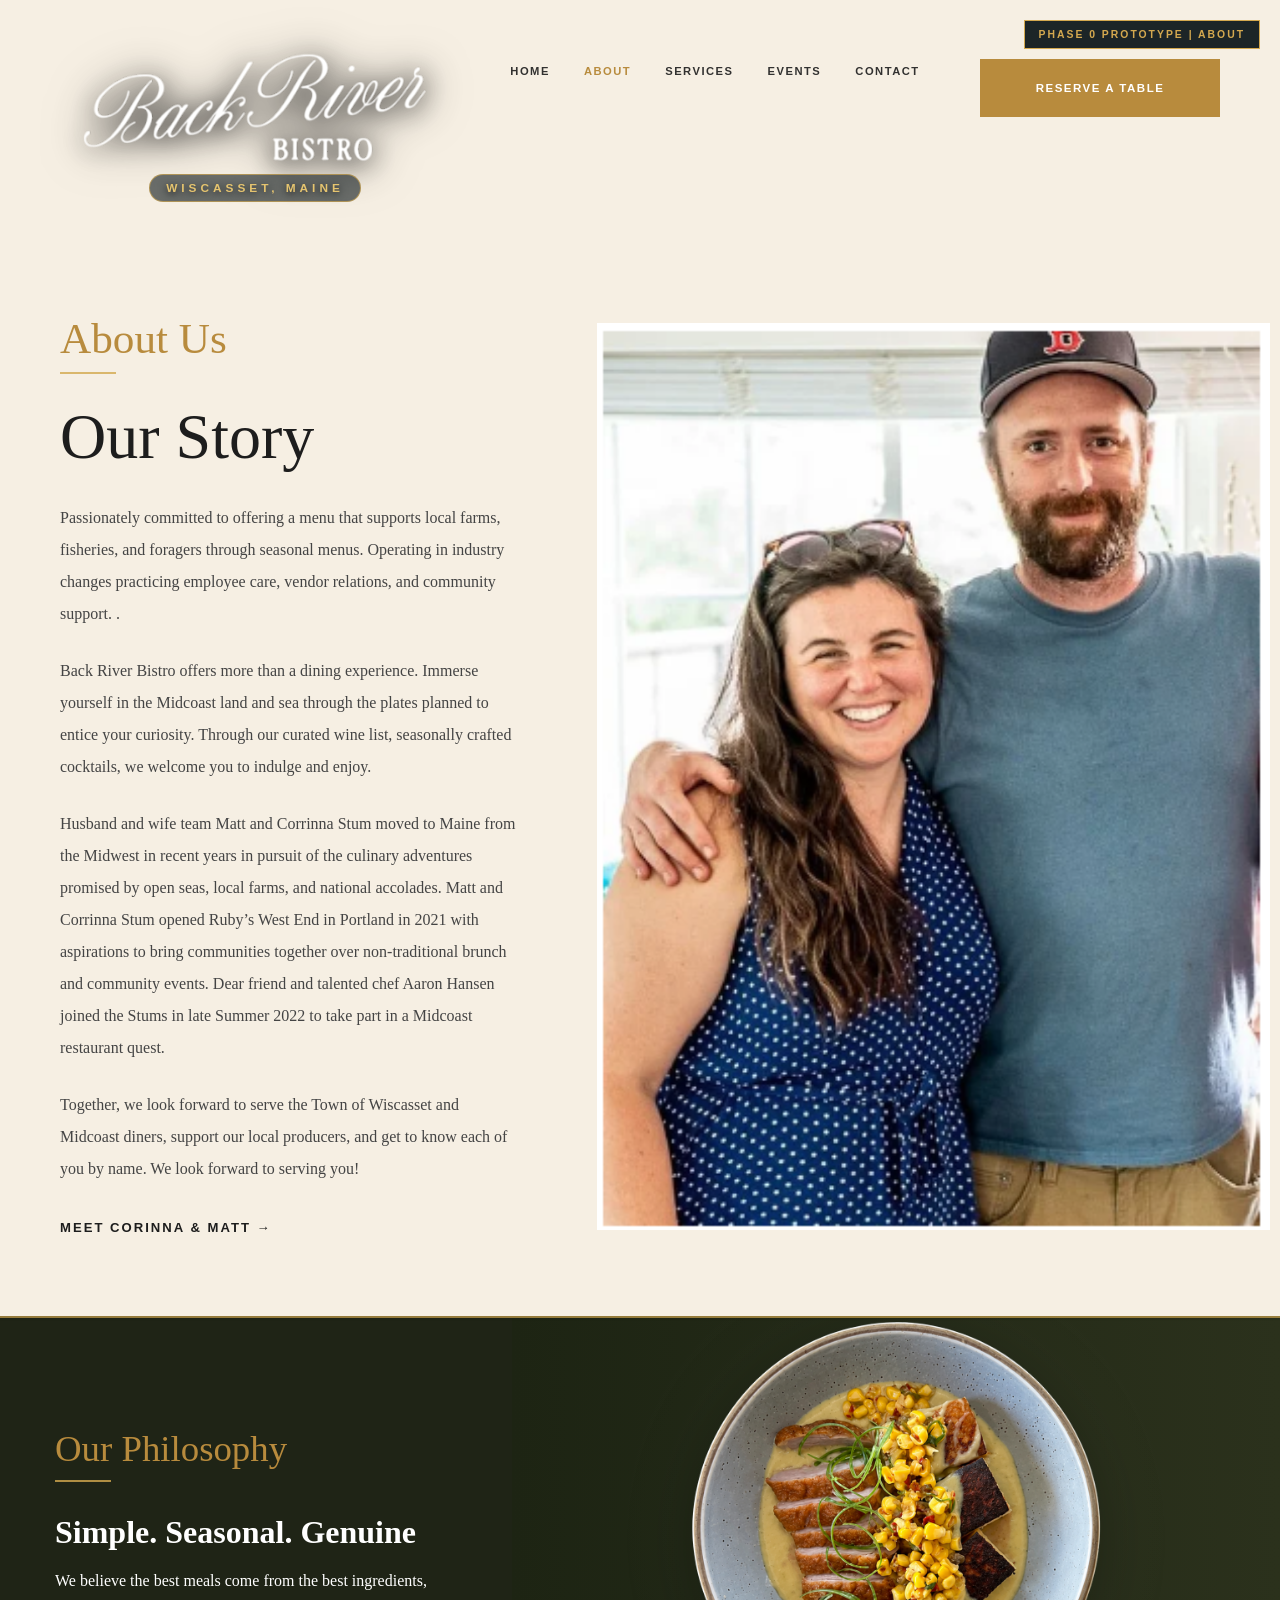
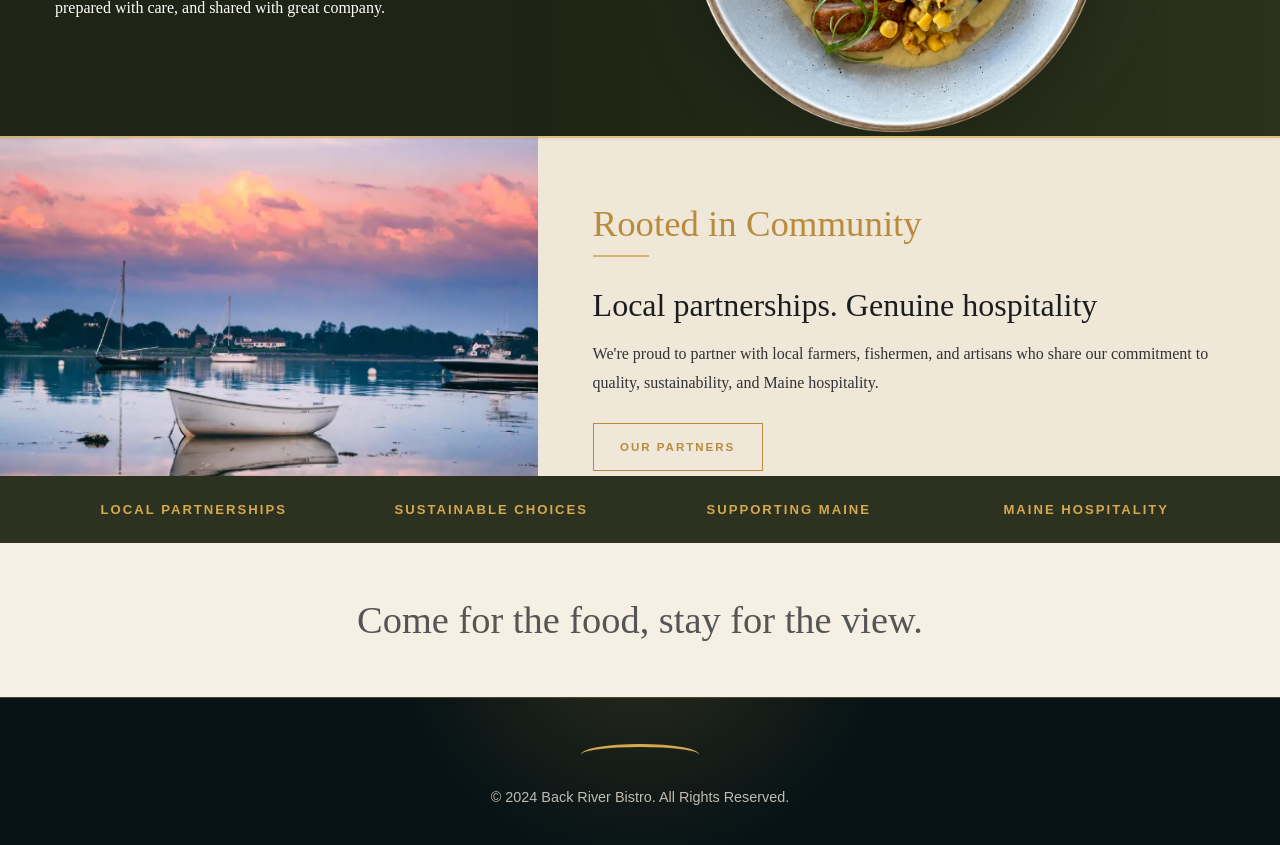
==== commit cfe36b8c: "Complete Services page layout and responsive design" ====
--- a/about.html
+++ b/about.html
@@ -31,7 +31,7 @@
             <ul class="nav-links">
                 <li><a href="index.html">Home</a></li>
                 <li><a href="about.html" class="active">About</a></li>
-                <li><a href="services.html">Services</a></li>
+                <li><a href="service.html">Services</a></li>
                 <li><a href="events.html">Events</a></li>
                 <li><a href="contact.html">Contact</a></li>
             </ul>
@@ -46,15 +46,24 @@
                 <h1>Our Story</h1>
 
                 <p>
-                    Back River Bistro is a reflection of our love for Maine,
-                    our community, and the power of meaningful connection
-                    over a shared meal.
+                    Passionately committed to offering a menu that supports local farms, fisheries, and foragers through seasonal menus. 
+                    Operating in industry changes practicing employee care, vendor relations, and community support. .
                 </p>
 
                 <p>
-                    We’re Corrinna and Matt — partners in life and in business.
-                    Back River Bistro is a reflection of our love for Maine,
-                    our community, and the simple joy of gathering together.
+                    Back River Bistro offers more than a dining experience. 
+                    Immerse yourself in the Midcoast land and sea through the plates planned to entice your curiosity. 
+                    Through our curated wine list, seasonally crafted cocktails, we welcome you to indulge and enjoy. 
+                </p>
+
+                <p>
+                    Husband and wife team Matt and Corrinna Stum moved to Maine from the Midwest in recent years in pursuit of the culinary adventures promised by open seas, local farms, and national accolades.
+                    Matt and Corrinna Stum opened Ruby’s West End in Portland in 2021 with aspirations to bring communities together over non-traditional brunch and community events.
+                    Dear friend and talented chef Aaron Hansen  joined the Stums in late Summer 2022 to take part in a Midcoast restaurant quest. 
+                </p>
+
+                <p>
+                    Together, we look forward to serve the  Town of Wiscasset and Midcoast diners, support our local producers, and get to know each of you by name. We look forward to serving you!
                 </p>
 
                 <a href="#philosophy" class="text-link">
@@ -142,5 +151,8 @@
         </section>
     </main>
 
+    <footer class="service-footer">
+        <p>&copy; 2024 Back River Bistro. All Rights Reserved.</p>
+    </footer>
 </body>
-</html>+</html>
--- a/css/brb_style.css
+++ b/css/brb_style.css
@@ -223,6 +223,38 @@
 }
 
 /* =========================
+   REUSABLE EYEBROW
+========================= */
+
+.eyebrow{
+    display: inline-flex;
+    flex-direction: column;
+    align-items: flex-start;
+
+    font-family: var(--font-script);
+    font-size: 2.3rem;
+    font-weight: 400;
+    line-height: 1;
+
+    color: var(--gold);
+
+    margin-bottom: 22px;
+}
+
+.eyebrow::after{
+    content: "";
+    display: block;
+
+    width: 56px;
+    height: 2px;
+
+    margin-top: 12px;
+
+    background: var(--gold-light);
+    opacity: .8;
+}
+
+/* =========================
    HOME PAGE
 ========================= */
 
@@ -256,7 +288,7 @@
 }
 
 .hero-content h1 {
-    font-size: clamp(3.8rem, 7vw, 6.9rem);
+    font-size: clamp(3.2rem, 6vw, 5.8rem);
     line-height: .95;
     font-weight: 400;
     color: #fffaf1;
@@ -545,24 +577,18 @@
 
 .about-hero-content {
     max-width: 1400px;
-    margin: 55px auto 0;
+    margin: 35px auto 0;
     display: grid;
     grid-template-columns: 42% 58%;
     align-items: center;
     gap: 50px;
+    padding:80px 0;
 }
 
 .about-hero-content > div:first-child {
     padding-right: 25px;
 }
 
-.eyebrow {
-    color: var(--gold);
-    font-family: var(--font-script);
-    font-size: 2.6rem;
-    line-height: 1;
-    margin-bottom: 18px;
-}
 
 .about-hero-content h1 {
     font-size: 4rem;
@@ -571,12 +597,22 @@
     margin-bottom: 28px;
 }
 
-.about-hero-content p {
+.about-hero-content p:not(.eyebrow) {
     font-size: 1rem;
     line-height: 2;
     color: #444;
     margin-bottom: 25px;
     max-width: 520px;
+}
+
+.about-hero-content .eyebrow{
+    font-size: 2.7rem;
+    margin-bottom: 26px;
+}
+
+.about-hero-content .eyebrow::after{
+    width:56px;
+    margin-top:12px;
 }
 
 .text-link {
@@ -612,43 +648,56 @@
 .about-philosophy {
     display: grid;
     grid-template-columns: 40% 60%;
-    height: 360px;
+    height: 420px;
     overflow: hidden;
 }
 
 .philosophy-text {
     background: var(--olive-dark);
     color: var(--white);
-    padding: 45px 55px;
+    padding: 70px 55px;
     display: flex;
     flex-direction: column;
     justify-content: center;
 }
 
-.philosophy-text .eyebrow {
-    font-size: 2.3rem;
-    margin-bottom: 10px;
-}
 
 .philosophy-text h2 {
     font-size: 2rem;
     margin: 10px 0 16px;
 }
 
-.philosophy-text p {
+.philosophy-text p:not(.eyebrow) {
     max-width: 560px;
     line-height: 1.7;
 }
 
 .philosophy-image {
-    height: 360px;
+    background:
+    radial-gradient(
+        circle at center,
+        rgba(255,255,255,.04),
+        transparent 65%
+    ),
+    linear-gradient(
+        90deg,
+        #1d2413,
+        #2b311c
+    );
+    display: flex;
+    align-items: center;
+    justify-content: center;
     overflow: hidden;
+    height: 420px;
 }
 
 .philosophy-image img {
-    height: 100%;
-    object-fit: cover;
-    object-position: center;
+    width: 100%;
+    height: 100%;  
+    margin-top: 12px;
+    object-fit: contain;
+    transform: scale(1.08);
+    filter: drop-shadow(0 12px 28px rgba(0,0,0,.25));
 }
 
 /* ABOUT COMMUNITY */
@@ -675,16 +724,10 @@
 .community-text {
     background: var(--cream-dark);
     color: var(--text-dark);
-    padding: 45px 55px;
+    padding: 70px 55px;
     display: flex;
     flex-direction: column;
     justify-content: center;
-}
-
-.community-text .eyebrow {
-    color: var(--gold);
-    font-size: 2.4rem;
-    margin-bottom: 12px;
 }
 
 .community-text h2 {
@@ -694,7 +737,7 @@
     margin: 8px 0 16px;
 }
 
-.community-text p {
+.community-text p:not(.eyebrow) {
     color: #333;
     line-height: 1.8;
     margin-bottom: 25px;
@@ -741,6 +784,511 @@
 }
 
 /* =========================
+   service / MENU PAGE
+========================= */
+
+.service-hero {
+    min-height: 620px;
+    position: relative;
+    padding: 34px 60px 78px;
+    background:
+        linear-gradient(90deg, rgba(0,5,7,.96) 0%, rgba(0,5,7,.78) 34%, rgba(0,5,7,.35) 65%, rgba(0,5,7,.45) 100%),
+        linear-gradient(180deg, rgba(0,0,0,.12), rgba(0,0,0,.65)),
+        url("../assets/service/services_hero.png") right center/cover no-repeat;
+    overflow: hidden;
+}
+
+.service-hero .navbar {
+    max-width: 1260px;
+    grid-template-columns: 250px 1fr auto;
+    gap: 34px;
+}
+
+.service-hero .logo {
+    width: 250px;
+    align-items: flex-start;
+    padding-top: 0;
+}
+
+.service-hero .logo-img {
+    width: 225px;
+}
+
+.service-hero .logo-tagline {
+    display: none;
+}
+
+.service-hero .nav-links {
+    margin-top: 18px;
+    gap: 42px;
+    font-size: .72rem;
+    letter-spacing: 2px;
+}
+
+.service-hero .nav-links .active {
+    position: relative;
+}
+
+.service-hero .nav-links .active::after {
+    content: "";
+    position: absolute;
+    left: 50%;
+    bottom: -13px;
+    width: 68px;
+    height: 2px;
+    background: var(--gold-light);
+    transform: translateX(-50%);
+}
+
+.service-hero .hero-buttons {
+    margin-top: 0;
+}
+
+.service-hero .btn-primary {
+    min-width: 190px;
+    height: 54px;
+    border-radius: 2px;
+}
+
+.service-hero-content {
+    max-width: 720px;
+    margin: 105px 0 0;
+    text-align: left;
+    position: relative;
+    z-index: 3;
+}
+
+.service-hero-content .eyebrow {
+    color: var(--gold-light);
+    font-size: clamp(3rem, 4.6vw, 4.2rem);
+    margin-bottom: 20px;
+    text-shadow: 0 4px 16px rgba(0,0,0,.78);
+}
+
+.service-hero-content h1 {
+    max-width: 760px;
+    font-size: clamp(3.8rem, 5.8vw, 5.5rem);
+    font-weight: 400;
+    line-height: 1.05;
+    color: var(--cream);
+    text-shadow: 0 4px 26px rgba(0,0,0,.86);
+}
+
+.service-hero-content p:not(.eyebrow) {
+    max-width: 480px;
+    margin-top: 26px;
+    font-family: var(--font-sans);
+    font-size: 1.08rem;
+    line-height: 1.7;
+    color: rgba(255,255,255,.9);
+}
+
+/* MENU TABS */
+
+.menu-tabs {
+    background: var(--cream);
+    display: grid;
+    grid-template-columns: repeat(4, 1fr);
+    text-align: center;
+    border-bottom: 1px solid rgba(128,99,52,.28);
+}
+
+.menu-tabs a {
+    position: relative;
+    padding: 28px 20px;
+    font-family: var(--font-sans);
+    font-size: .78rem;
+    font-weight: 700;
+    letter-spacing: 2px;
+    text-transform: uppercase;
+    color: var(--text-dark);
+}
+
+.menu-tabs a + a::before {
+    content: "";
+    position: absolute;
+    left: 0;
+    top: 50%;
+    width: 1px;
+    height: 26px;
+    background: rgba(91,69,38,.25);
+    transform: translateY(-50%);
+}
+
+.menu-tabs a:hover {
+    background: var(--gold);
+    color: var(--white);
+}
+
+/* INTRO */
+
+.service-intro {
+    display:grid;
+    grid-template-columns:52% 48%;
+    background:var(--cream);
+}
+
+.service-intro-text {
+    padding: 90px 70px;
+}
+
+.service-intro-text .eyebrow,
+.private-dining-text .eyebrow {
+    font-family: var(--font-sans);
+    font-size: .82rem;
+    font-weight: 700;
+    letter-spacing: 2px;
+    line-height: 1.2;
+    text-transform: uppercase;
+    color: var(--gold);
+    margin-bottom: 22px;
+}
+
+.service-intro-text .eyebrow::after,
+.private-dining-text .eyebrow::after {
+    width: 42px;
+    margin-top: 10px;
+}
+
+.service-intro-text h2 {
+    font-size: clamp(2.7rem, 4vw, 3.6rem);
+    font-weight: 400;
+    line-height: 1.08;
+    margin-bottom: 24px;
+    color: var(--text-dark);
+}
+
+.service-intro-text p:not(.eyebrow) {
+    max-width: 420px;
+    font-family: var(--font-sans);
+    font-size: .98rem;
+    line-height: 1.8;
+    color: #222;
+    margin-bottom: 32px;
+}
+
+.service-intro-text .text-link {
+    font-family: var(--font-sans);
+    font-size: .82rem;
+    font-weight: 700;
+    letter-spacing: 2px;
+    text-transform: uppercase;
+    color: var(--text-dark);
+}
+
+.service-intro-text .text-link:hover {
+    color: var(--gold);
+}
+
+.service-intro-image {
+    position: relative;
+    height: 520px;
+    overflow: hidden;
+    display: flex;
+    align-items: center;
+    justify-content: flex-end;
+    background:
+        linear-gradient(90deg, rgba(246,239,227,.95) 0%, rgba(246,239,227,.55) 40%, rgba(246,239,227,0) 100%);
+}
+
+.service-intro-image img {
+    width: 100%;
+    height: 100%;
+    object-fit: cover;
+
+}
+
+.service-intro-image::before{
+    content:"";
+    position:absolute;
+    inset:0;
+
+    background:
+        linear-gradient(
+            90deg,
+            var(--cream) 0%,
+            rgba(246,239,227,.95) 8%,
+            rgba(246,239,227,.70) 18%,
+            rgba(246,239,227,.30) 30%,
+            transparent 45%
+        );
+
+    pointer-events:none;
+}
+
+/* HIGHLIGHTS */
+
+.service-highlights {
+    background: var(--cream);
+    color: var(--text-dark);
+    padding: 42px 70px 54px;
+    display: grid;
+    grid-template-columns: repeat(4, 1fr);
+    gap: 0;
+    text-align: center;
+    border-top: 1px solid rgba(128,99,52,.2);
+    border-bottom: 1px solid rgba(128,99,52,.25);
+}
+
+.service-highlights div {
+    padding: 8px 34px 0;
+    min-height: 150px;
+}
+
+.service-highlights div + div {
+    border-left: 1px solid rgba(91,69,38,.23);
+}
+
+.service-highlights div::before {
+    content: "";
+    width: 46px;
+    height: 46px;
+    margin: 0 auto 18px;
+    display: block;
+    background: var(--gold);
+    opacity: .90;
+    -webkit-mask: var(--service-icon) center / contain no-repeat;
+    mask: var(--service-icon) center / contain no-repeat;
+}
+
+.service-highlights div:nth-child(1)::before {
+    --service-icon: url("data:image/svg+xml,%3Csvg xmlns='http://www.w3.org/2000/svg' viewBox='0 0 64 64' fill='none' stroke='black' stroke-width='3.5' stroke-linecap='round' stroke-linejoin='round'%3E%3Cpath d='M32 54V27'/%3E%3Cpath d='M32 38c-9-1-16-8-18-18 10 1 17 7 18 18Z'/%3E%3Cpath d='M32 32c9-1 16-8 18-18-10 1-17 7-18 18Z'/%3E%3Cpath d='M24 54h16'/%3E%3C/svg%3E");
+}
+
+.service-highlights div:nth-child(2)::before {
+    --service-icon: url("data:image/svg+xml,%3Csvg xmlns='http://www.w3.org/2000/svg' viewBox='0 0 64 64' fill='none' stroke='black' stroke-width='3.5' stroke-linecap='round' stroke-linejoin='round'%3E%3Cpath d='M32 56V10'/%3E%3Cpath d='M32 18c-8 0-13 4-17 10 8 0 13-4 17-10Z'/%3E%3Cpath d='M32 28c8 0 13-4 17-10-8 0-13 4-17 10Z'/%3E%3Cpath d='M32 38c-8 0-13 4-17 10 8 0 13-4 17-10Z'/%3E%3Cpath d='M32 48c8 0 13-4 17-10-8 0-13 4-17 10Z'/%3E%3C/svg%3E");
+}
+
+.service-highlights div:nth-child(3)::before {
+    --service-icon: url("data:image/svg+xml,%3Csvg xmlns='http://www.w3.org/2000/svg' viewBox='0 0 64 64' fill='none' stroke='black' stroke-width='3.5' stroke-linecap='round' stroke-linejoin='round'%3E%3Cpath d='M18 50h28'/%3E%3Cpath d='M20 50l3-22h18l3 22'/%3E%3Cpath d='M22 28h20'/%3E%3Cpath d='M27 28c0-7 10-7 10 0'/%3E%3Cpath d='M16 18l8 8'/%3E%3Cpath d='M48 18l-8 8'/%3E%3Cpath d='M16 14v8'/%3E%3Cpath d='M48 14v8'/%3E%3C/svg%3E");
+}
+
+.service-highlights div:nth-child(4)::before {
+    --service-icon: url("data:image/svg+xml,%3Csvg xmlns='http://www.w3.org/2000/svg' viewBox='0 0 64 64' fill='none' stroke='black' stroke-width='3.5' stroke-linecap='round' stroke-linejoin='round'%3E%3Cpath d='M24 10h16l-2 21a8 8 0 0 1-12 0L24 10Z'/%3E%3Cpath d='M25 23h14'/%3E%3Cpath d='M32 39v15'/%3E%3Cpath d='M24 54h16'/%3E%3C/svg%3E");
+}
+
+.service-highlights h4 {
+    font-family: var(--font-sans);
+    font-size: .82rem;
+    text-transform: uppercase;
+    letter-spacing: 2px;
+    color: var(--text-dark);
+    margin-bottom: 10px;
+}
+
+.service-highlights p {
+    max-width: 210px;
+    margin: 0 auto;
+    font-family: var(--font-sans);
+    font-size: .92rem;
+    line-height: 1.55;
+    color: #333;
+}
+
+/* LUNCH SECTION */
+
+.seasonal-lunch {
+    background: var(--cream);
+    color: var(--text-dark);
+    display: grid;
+    grid-template-columns: 52% 48%;
+    min-height: 430px;
+    border-bottom: 1px solid rgba(128, 99, 52, 0.25);
+    align-items: stretch;
+}
+
+.seasonal-lunch-image {
+    height: 100%;
+    overflow: hidden;
+    display: flex;
+}
+
+.seasonal-lunch-image img {
+    width: 100%;
+    height: 100%;
+    object-fit: cover;
+    object-position: center;
+    display: block;
+}
+
+.seasonal-lunch-text {
+    padding: 75px 70px;
+    display: flex;
+    flex-direction: column;
+    justify-content: center;
+}
+
+.seasonal-lunch-text .eyebrow {
+    font-family: var(--font-sans);
+    font-size: 0.82rem;
+    font-weight: 700;
+    letter-spacing: 2px;
+    text-transform: uppercase;
+    color: var(--gold);
+}
+
+.seasonal-lunch-text .eyebrow::after {
+    width: 42px;
+    margin-top: 10px;
+}
+
+.seasonal-lunch-text h2 {
+    max-width: 560px;
+    font-size: clamp(2.3rem, 3.4vw, 3.3rem);
+    font-weight: 400;
+    line-height: 1.12;
+    margin-bottom: 24px;
+}
+
+.seasonal-lunch-text p:not(.eyebrow) {
+    max-width: 520px;
+    font-family: var(--font-sans);
+    font-size: 0.98rem;
+    line-height: 1.8;
+    color: #333;
+    margin-bottom: 30px;
+}
+
+/* PRIVATE DINING CTA */
+
+.private-dining-cta {
+    background: #142014;
+    display: grid;
+    grid-template-columns: 38% 62%;
+    height: 360px;
+    overflow: hidden;
+    border-bottom: 2px solid var(--gold);
+}
+
+.private-dining-text {
+    padding: 60px 70px;
+    display: flex;
+    flex-direction: column;
+    justify-content: center;
+}
+
+.private-dining-text .eyebrow {
+    color: var(--gold-light);
+}
+
+.private-dining-text h2 {
+    max-width: 430px;
+    font-size: clamp(2rem, 3vw, 2.7rem);
+    font-weight: 400;
+    line-height: 1.16;
+    margin-bottom: 34px;
+    color: var(--cream);
+}
+
+.private-dining-text .small-outline-btn {
+    width: fit-content;
+    min-width: 205px;
+    height: 56px;
+    padding: 0 22px;
+    color: var(--white);
+    border-color: var(--gold-light);
+}
+
+.private-dining-image {
+    height: 100%;
+    overflow: hidden;
+}
+
+.private-dining-image img {
+    display: block;
+    width: 100%;
+    height: 100%;
+    object-fit: cover;
+    object-position: center;
+}
+
+/* CATERING SECTION */
+
+.catering-section {
+    background: var(--cream);
+    color: var(--text-dark);
+    text-align: center;
+    padding: 95px 60px;
+}
+
+.catering-section .eyebrow {
+    font-family: var(--font-sans);
+    font-size: .82rem;
+    font-weight: 700;
+    letter-spacing: 2px;
+    text-transform: uppercase;
+    color: var(--gold);
+    align-items: center;
+}
+
+.catering-section .eyebrow::after {
+    width: 42px;
+    margin-left: auto;
+    margin-right: auto;
+}
+
+.catering-section h2 {
+    max-width: 850px;
+    margin: 0 auto 24px;
+    font-size: clamp(2.4rem, 4vw, 3.6rem);
+    font-weight: 400;
+    line-height: 1.12;
+}
+
+.catering-section > p {
+    max-width: 720px;
+    margin: 0 auto;
+    font-family: var(--font-sans);
+    font-size: 1rem;
+    line-height: 1.8;
+    color: #333;
+}
+
+.catering-features {
+    max-width: 1000px;
+    margin: 55px auto;
+    display: grid;
+    grid-template-columns: repeat(4, 1fr);
+    gap: 22px;
+}
+
+.catering-features div {
+    padding: 26px 18px;
+    border: 1px solid rgba(128,99,52,.25);
+    font-family: var(--font-sans);
+    font-size: .78rem;
+    font-weight: 700;
+    letter-spacing: 2px;
+    text-transform: uppercase;
+    color: var(--text-dark);
+}
+
+/* service FOOTER */
+
+.service-footer {
+    background:
+        radial-gradient(circle at 50% -80px, rgba(184,139,61,.22), transparent 36%),
+        var(--dark);
+    padding: 46px 70px 40px;
+    border-top: 1px solid rgba(212,169,79,.35);
+    color: rgba(246,239,227,.76);
+    font-family: var(--font-sans);
+    font-size: .9rem;
+    text-align: center;
+}
+
+.service-footer::before {
+    content: "";
+    display: block;
+    width: 118px;
+    height: 18px;
+    margin: 0 auto 24px;
+    border-top: 3px solid var(--gold-light);
+    border-radius: 50%;
+}
+
+
+/* =========================
    RESPONSIVE
 ========================= */
 
@@ -836,7 +1384,7 @@
 
     .about-hero-content {
         gap: 35px;
-        margin-top: 45px;
+        margin-top: 55px;
     }
 
     .about-hero-content > div:first-child {
@@ -844,9 +1392,13 @@
         text-align: center;
     }
 
-    .about-hero-content p {
+    .about-hero-content p:not(.eyebrow) {
         margin-left: auto;
         margin-right: auto;
+    }
+
+    .about-hero-content .eyebrow{
+    font-size:2.35rem;
     }
 
     .about-hero-image img {
@@ -861,15 +1413,66 @@
 
     .philosophy-text,
     .community-text {
-        padding: 45px 30px;
+        padding: 60px 32px;
         text-align: center;
+
+        display: flex;
+        flex-direction: column;
+        justify-content: center;
         align-items: center;
     }
 
-    .philosophy-image,
+    .philosophy-text p:not(.eyebrow),
+    .community-text p:not(.eyebrow) {
+        max-width: 420px;
+        margin: 0 auto;
+        text-align: center;
+    }
+
+    .eyebrow{
+        align-items:center;
+        font-size: 2.15rem;
+        margin-bottom: 20px;
+    }
+
+    .eyebrow::after{
+        margin-left:auto;
+        margin-right:auto;
+        width: 56px;
+        margin-top: 10px;
+    }
+
+    .community-text .small-outline-btn {
+        margin-top: 28px;
+    }
+
+    .philosophy-image {
+        height: auto;
+        min-height: 360px;
+        padding: 26px 0;
+        margin-top: 0;
+    }
+
     .community-image {
-        height: 320px;
-    }
+        height: 280px;
+        margin-top: 0;
+    }
+
+    .philosophy-image img {
+        width: min(88%, 520px);
+        height: auto;
+        object-fit: contain;
+        transform: none;
+    }
+
+    .community-image img {
+        width: 100%;
+        height: 100%;
+        object-fit: cover;
+        object-position: center;
+    }
+
+
 }
 
 @media (max-width: 600px) {
@@ -915,6 +1518,23 @@
     .bottom-showcase,
     .feature-footer {
         padding: 45px 24px;
+    }
+
+    .special-title{
+        max-width: 340px;
+        margin: 0 auto 26px;
+        font-size: 2.85rem;
+        line-height: 1.28;
+        text-align: center;
+        text-wrap: balance;
+    }
+
+    .special-title .mobile-title-line {
+        display: block;
+    }
+
+    .special-title .mobile-title-line + .mobile-title-line {
+        margin-top: 6px;
     }
 
     .special-grid,
@@ -954,25 +1574,34 @@
         padding: 22px 20px 0;
     }
 
-    .about-hero-content .eyebrow,
-    .philosophy-text .eyebrow,
-    .community-text .eyebrow {
-        font-size: 2.2rem;
-    }
-
-    .about-hero-content p {
+    .eyebrow{
+        font-size:2rem;
+    }
+
+    .about-hero-content p:not(.eyebrow){
         font-size: .95rem;
         line-height: 1.8;
     }
 
+
+    .about-hero-content .eyebrow{
+        font-size:2.15rem;
+    }
+
     .philosophy-text h2,
     .community-text h2 {
-        font-size: 1.8rem;
-    }
-
-    .philosophy-image,
+        font-size: 2rem;
+        line-height: 1.2;
+        max-width: 340px;
+    }
+
+    .philosophy-image {
+        min-height: 300px;
+        padding: 22px 0;
+    }
+
     .community-image {
-        height: 260px;
+        height: 220px;
     }
 
     .about-values {
@@ -988,4 +1617,336 @@
         padding: 28px 24px;
         text-align: center;
     }
-}+
+    .seasonal-lunch-image {
+        height: 240px;
+    }
+
+    .seasonal-lunch-text,
+    .catering-section {
+        padding: 48px 24px;
+    }
+
+    .seasonal-lunch-text h2,
+    .catering-section h2 {
+        font-size: 2rem;
+    }
+
+    .catering-features {
+        grid-template-columns: 1fr;
+        margin: 40px auto;
+    }
+}
+
+@media (max-width: 900px) {
+    .service-hero {
+        padding: 24px 28px 64px;
+        min-height: 640px;
+        background:
+            linear-gradient(180deg, rgba(0,5,7,.94) 0%, rgba(0,5,7,.72) 48%, rgba(0,5,7,.92) 100%),
+            url("../assets/service/services_hero.png") center/cover no-repeat;
+    }
+
+    .service-hero .navbar {
+        grid-template-columns: 1fr;
+        justify-items: center;
+        gap: 16px;
+    }
+
+    .service-hero .logo {
+        align-items: center;
+    }
+
+    .service-hero .logo-img {
+        width: 205px;
+    }
+
+    .service-hero .nav-links {
+        gap: 20px 24px;
+        margin-top: 8px;
+    }
+
+    .service-hero .nav-links .active::after {
+        bottom: -10px;
+        width: 56px;
+    }
+
+    .service-hero .btn-primary {
+        min-height: 50px;
+    }
+
+    .service-hero-content {
+        max-width: 660px;
+        margin: 70px auto 0;
+        text-align: center;
+    }
+
+    .service-hero-content .eyebrow {
+        align-items: center;
+    }
+
+    .service-hero-content p:not(.eyebrow) {
+        max-width: 520px;
+        margin-left: auto;
+        margin-right: auto;
+    }
+
+    .prototype-ribbon {
+        top: 14px;
+        right: 14px;
+        max-width: calc(100vw - 28px);
+        padding: 7px 11px;
+        font-size: .58rem;
+        letter-spacing: 1.5px;
+    }
+
+    .menu-tabs,
+    .service-intro,
+    .private-dining-cta {
+        grid-template-columns: 1fr;
+    }
+
+    .private-dining-cta {
+        height: auto;
+        min-height: 0;
+        overflow: visible;
+    }
+
+    .menu-tabs {
+        grid-template-columns: repeat(2, 1fr);
+    }
+
+    .menu-tabs a {
+        padding: 22px 14px;
+        font-size: .72rem;
+        letter-spacing: 1.6px;
+    }
+
+    .menu-tabs a:nth-child(3)::before {
+        display: none;
+    }
+
+    .service-intro {
+        background: var(--cream);
+        min-height: 0;
+    }
+
+    .service-intro-text,
+    .private-dining-text {
+        padding: 58px 34px;
+        text-align: center;
+        align-items: center;
+    }
+
+    .service-intro-text p:not(.eyebrow),
+    .private-dining-text h2 {
+        margin-left: auto;
+        margin-right: auto;
+    }
+
+    .service-intro-image {
+        min-height: 0;
+        padding: 0;
+        aspect-ratio: 16 / 11;
+        justify-content: center;
+        background: var(--cream);
+    }
+
+    .service-intro-image img {
+        width: 100%;
+        height: 100%;
+        max-height: none;
+        object-fit: cover;
+    }
+
+    .service-highlights {
+        grid-template-columns: repeat(2, 1fr);
+        padding: 38px 24px 44px;
+    }
+
+    .service-highlights div {
+        padding: 22px 24px;
+        min-height: 0;
+    }
+
+    .service-highlights div:nth-child(3) {
+        border-left: 0;
+    }
+
+    .service-highlights div:nth-child(n + 3) {
+        border-top: 1px solid rgba(91,69,38,.18);
+    }
+
+    .private-dining-image {
+        min-height: 0;
+        padding: 0;
+        aspect-ratio: 16 / 11;
+    }
+
+    .private-dining-image img {
+        width: 100%;
+        height: 100%;
+        max-height: none;
+        object-fit: cover;
+    }
+
+    .seasonal-lunch {
+        grid-template-columns: 1fr;
+        min-height: 0;
+    }
+
+    .seasonal-lunch-image {
+        height: auto;
+        aspect-ratio: 16 / 10;
+    }
+
+    .seasonal-lunch-text,
+    .catering-section {
+        padding: 58px 34px;
+        text-align: center;
+        align-items: center;
+    }
+
+    .seasonal-lunch-text p:not(.eyebrow),
+    .catering-section > p {
+        margin-left: auto;
+        margin-right: auto;
+    }
+
+    .catering-features {
+        grid-template-columns: repeat(2, 1fr);
+        gap: 16px;
+        margin: 42px auto;
+    }
+
+    .service-footer {
+        padding: 40px 28px 34px;
+    }
+}
+
+@media (max-width: 600px) {
+    .service-hero {
+        min-height: 620px;
+        padding: 18px 20px 52px;
+    }
+
+    .service-hero .nav-links {
+        gap: 12px 16px;
+        font-size: .62rem;
+        letter-spacing: 1.2px;
+    }
+
+    .service-hero .hero-buttons {
+        width: 100%;
+    }
+
+    .service-hero .btn-primary {
+        width: 100%;
+        max-width: 260px;
+    }
+
+    .service-hero-content {
+        margin-top: 56px;
+    }
+
+    .service-hero-content .eyebrow {
+        font-size: 2.45rem;
+        margin-bottom: 16px;
+    }
+
+    .service-hero-content h1 {
+        font-size: clamp(2.45rem, 13vw, 3rem);
+        line-height: 1.04;
+    }
+
+    .service-hero-content p:not(.eyebrow) {
+        font-size: .95rem;
+        line-height: 1.65;
+        margin-top: 22px;
+    }
+
+    .menu-tabs {
+        grid-template-columns: 1fr;
+    }
+
+    .menu-tabs a {
+        padding: 17px 18px;
+    }
+
+    .menu-tabs a::before {
+        display: none;
+    }
+
+    .service-intro-text,
+    .private-dining-text {
+        padding: 46px 24px;
+    }
+
+    .service-intro-text h2 {
+        font-size: 2.25rem;
+        line-height: 1.1;
+    }
+
+    .service-highlights {
+        grid-template-columns: 1fr;
+        padding: 26px 24px 32px;
+    }
+
+    .service-highlights div {
+        min-height: 0;
+        padding: 24px 10px;
+        border-left: 0;
+    }
+
+    .service-highlights div + div {
+        border-left: 0;
+        border-top: 1px solid rgba(91,69,38,.24);
+    }
+
+    .seasonal-lunch-image {
+        height: auto;
+        aspect-ratio: 4 / 3;
+    }
+
+    .seasonal-lunch-text,
+    .catering-section {
+        padding: 46px 24px;
+    }
+
+    .seasonal-lunch-text h2,
+    .catering-section h2 {
+        font-size: 2rem;
+        line-height: 1.12;
+    }
+
+    .catering-features {
+        grid-template-columns: 1fr;
+        gap: 12px;
+        margin: 34px auto;
+    }
+
+    .catering-features div {
+        padding: 20px 16px;
+    }
+
+    .service-intro-image {
+        aspect-ratio: 4 / 3;
+    }
+
+    .private-dining-image {
+        aspect-ratio: 4 / 3;
+    }
+
+    .private-dining-text h2 {
+        font-size: 1.8rem;
+    }
+
+    .service-footer {
+        padding: 34px 20px 30px;
+        font-size: .82rem;
+    }
+
+    .service-footer::before {
+        margin-bottom: 18px;
+    }
+}
